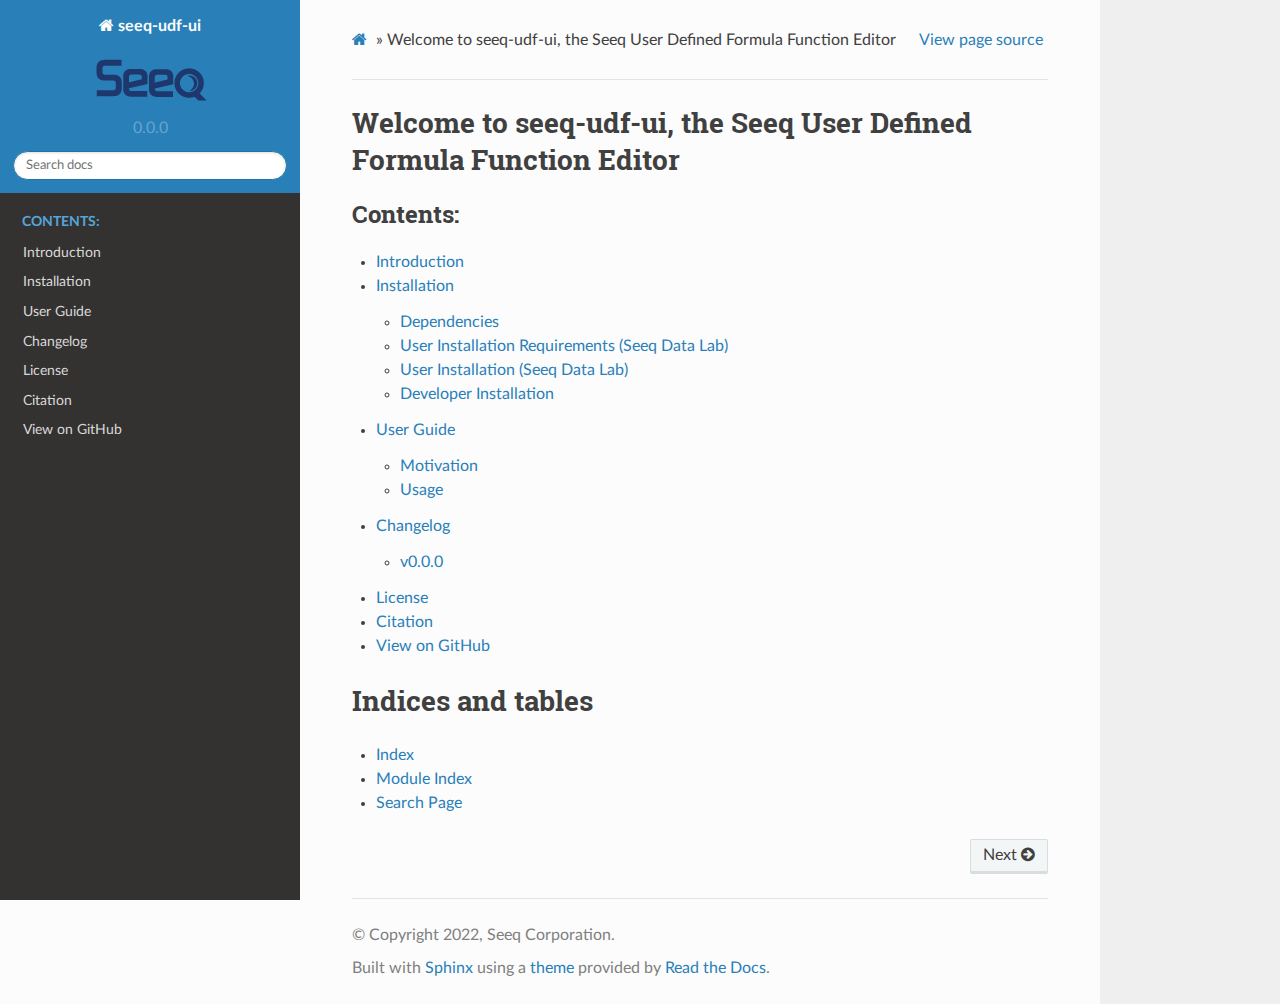
==== docs/index.html @ 37590fe5 "Transferred the code based from bitbucket to github. First github commit" ====
<!DOCTYPE html>
<html class="writer-html5" lang="en" >
<head>
  <meta charset="utf-8" /><meta name="generator" content="Docutils 0.17.1: http://docutils.sourceforge.net/" />

  <meta name="viewport" content="width=device-width, initial-scale=1.0" />
  <title>Welcome to seeq-udf-ui, the Seeq User Defined Formula Function Editor &mdash; seeq-udf-ui 0.0.0 documentation</title>
      <link rel="stylesheet" href="_static/pygments.css" type="text/css" />
      <link rel="stylesheet" href="_static/css/theme.css" type="text/css" />
    <link rel="shortcut icon" href="_static/seeq-favicon.ico"/>
  <!--[if lt IE 9]>
    <script src="_static/js/html5shiv.min.js"></script>
  <![endif]-->
  
        <script data-url_root="./" id="documentation_options" src="_static/documentation_options.js"></script>
        <script src="_static/jquery.js"></script>
        <script src="_static/underscore.js"></script>
        <script src="_static/doctools.js"></script>
    <script src="_static/js/theme.js"></script>
    <link rel="index" title="Index" href="genindex.html" />
    <link rel="search" title="Search" href="search.html" />
    <link rel="next" title="Introduction" href="introduction.html" /> 
</head>

<body class="wy-body-for-nav"> 
  <div class="wy-grid-for-nav">
    <nav data-toggle="wy-nav-shift" class="wy-nav-side">
      <div class="wy-side-scroll">
        <div class="wy-side-nav-search" >
            <a href="#" class="icon icon-home"> seeq-udf-ui
            <img src="_static/Seeq_logo_darkBlue_sm.png" class="logo" alt="Logo"/>
          </a>
              <div class="version">
                0.0.0
              </div>
<div role="search">
  <form id="rtd-search-form" class="wy-form" action="search.html" method="get">
    <input type="text" name="q" placeholder="Search docs" />
    <input type="hidden" name="check_keywords" value="yes" />
    <input type="hidden" name="area" value="default" />
  </form>
</div>
        </div><div class="wy-menu wy-menu-vertical" data-spy="affix" role="navigation" aria-label="Navigation menu">
              <p class="caption" role="heading"><span class="caption-text">Contents:</span></p>
<ul>
<li class="toctree-l1"><a class="reference internal" href="introduction.html">Introduction</a></li>
<li class="toctree-l1"><a class="reference internal" href="installation.html">Installation</a></li>
<li class="toctree-l1"><a class="reference internal" href="user_guide.html">User Guide</a></li>
<li class="toctree-l1"><a class="reference internal" href="changelog.html">Changelog</a></li>
<li class="toctree-l1"><a class="reference internal" href="license.html">License</a></li>
<li class="toctree-l1"><a class="reference internal" href="citation.html">Citation</a></li>
<li class="toctree-l1"><a class="reference internal" href="github.html">View on GitHub</a></li>
</ul>

        </div>
      </div>
    </nav>

    <section data-toggle="wy-nav-shift" class="wy-nav-content-wrap"><nav class="wy-nav-top" aria-label="Mobile navigation menu" >
          <i data-toggle="wy-nav-top" class="fa fa-bars"></i>
          <a href="#">seeq-udf-ui</a>
      </nav>

      <div class="wy-nav-content">
        <div class="rst-content">
          <div role="navigation" aria-label="Page navigation">
  <ul class="wy-breadcrumbs">
      <li><a href="#" class="icon icon-home"></a> &raquo;</li>
      <li>Welcome to seeq-udf-ui, the Seeq User Defined Formula Function Editor</li>
      <li class="wy-breadcrumbs-aside">
            <a href="_sources/index.rst.txt" rel="nofollow"> View page source</a>
      </li>
  </ul>
  <hr/>
</div>
          <div role="main" class="document" itemscope="itemscope" itemtype="http://schema.org/Article">
           <div itemprop="articleBody">
             
  <section id="welcome-to-seeq-udf-ui-the-seeq-user-defined-formula-function-editor">
<h1>Welcome to seeq-udf-ui, the Seeq User Defined Formula Function Editor<a class="headerlink" href="#welcome-to-seeq-udf-ui-the-seeq-user-defined-formula-function-editor" title="Permalink to this headline"></a></h1>
<div class="toctree-wrapper compound">
<p class="caption" role="heading"><span class="caption-text">Contents:</span></p>
<ul>
<li class="toctree-l1"><a class="reference internal" href="introduction.html">Introduction</a></li>
<li class="toctree-l1"><a class="reference internal" href="installation.html">Installation</a><ul>
<li class="toctree-l2"><a class="reference internal" href="installation.html#dependencies">Dependencies</a></li>
<li class="toctree-l2"><a class="reference internal" href="installation.html#user-installation-requirements-seeq-data-lab">User Installation Requirements (Seeq Data Lab)</a></li>
<li class="toctree-l2"><a class="reference internal" href="installation.html#user-installation-seeq-data-lab">User Installation (Seeq Data Lab)</a></li>
<li class="toctree-l2"><a class="reference internal" href="installation.html#developer-installation">Developer Installation</a></li>
</ul>
</li>
<li class="toctree-l1"><a class="reference internal" href="user_guide.html">User Guide</a><ul>
<li class="toctree-l2"><a class="reference internal" href="user_guide.html#motivation">Motivation</a></li>
<li class="toctree-l2"><a class="reference internal" href="user_guide.html#usage">Usage</a></li>
</ul>
</li>
<li class="toctree-l1"><a class="reference internal" href="changelog.html">Changelog</a><ul>
<li class="toctree-l2"><a class="reference internal" href="changelog.html#v0-0-0">v0.0.0</a></li>
</ul>
</li>
<li class="toctree-l1"><a class="reference internal" href="license.html">License</a></li>
<li class="toctree-l1"><a class="reference internal" href="citation.html">Citation</a></li>
<li class="toctree-l1"><a class="reference internal" href="github.html">View on GitHub</a></li>
</ul>
</div>
</section>
<section id="indices-and-tables">
<h1>Indices and tables<a class="headerlink" href="#indices-and-tables" title="Permalink to this headline"></a></h1>
<ul class="simple">
<li><p><a class="reference internal" href="genindex.html"><span class="std std-ref">Index</span></a></p></li>
<li><p><a class="reference internal" href="py-modindex.html"><span class="std std-ref">Module Index</span></a></p></li>
<li><p><a class="reference internal" href="search.html"><span class="std std-ref">Search Page</span></a></p></li>
</ul>
</section>


           </div>
          </div>
          <footer><div class="rst-footer-buttons" role="navigation" aria-label="Footer">
        <a href="introduction.html" class="btn btn-neutral float-right" title="Introduction" accesskey="n" rel="next">Next <span class="fa fa-arrow-circle-right" aria-hidden="true"></span></a>
    </div>

  <hr/>

  <div role="contentinfo">
    <p>&#169; Copyright 2022, Seeq Corporation.</p>
  </div>

  Built with <a href="https://www.sphinx-doc.org/">Sphinx</a> using a
    <a href="https://github.com/readthedocs/sphinx_rtd_theme">theme</a>
    provided by <a href="https://readthedocs.org">Read the Docs</a>.
   

</footer>
        </div>
      </div>
    </section>
  </div>
  <script>
      jQuery(function () {
          SphinxRtdTheme.Navigation.enable(true);
      });
  </script> 

</body>
</html>
---- docs/_static/pygments.css ----
pre { line-height: 125%; }
td.linenos .normal { color: inherit; background-color: transparent; padding-left: 5px; padding-right: 5px; }
span.linenos { color: inherit; background-color: transparent; padding-left: 5px; padding-right: 5px; }
td.linenos .special { color: #000000; background-color: #ffffc0; padding-left: 5px; padding-right: 5px; }
span.linenos.special { color: #000000; background-color: #ffffc0; padding-left: 5px; padding-right: 5px; }
.highlight .hll { background-color: #ffffcc }
.highlight { background: #f8f8f8; }
.highlight .c { color: #3D7B7B; font-style: italic } /* Comment */
.highlight .err { border: 1px solid #FF0000 } /* Error */
.highlight .k { color: #008000; font-weight: bold } /* Keyword */
.highlight .o { color: #666666 } /* Operator */
.highlight .ch { color: #3D7B7B; font-style: italic } /* Comment.Hashbang */
.highlight .cm { color: #3D7B7B; font-style: italic } /* Comment.Multiline */
.highlight .cp { color: #9C6500 } /* Comment.Preproc */
.highlight .cpf { color: #3D7B7B; font-style: italic } /* Comment.PreprocFile */
.highlight .c1 { color: #3D7B7B; font-style: italic } /* Comment.Single */
.highlight .cs { color: #3D7B7B; font-style: italic } /* Comment.Special */
.highlight .gd { color: #A00000 } /* Generic.Deleted */
.highlight .ge { font-style: italic } /* Generic.Emph */
.highlight .gr { color: #E40000 } /* Generic.Error */
.highlight .gh { color: #000080; font-weight: bold } /* Generic.Heading */
.highlight .gi { color: #008400 } /* Generic.Inserted */
.highlight .go { color: #717171 } /* Generic.Output */
.highlight .gp { color: #000080; font-weight: bold } /* Generic.Prompt */
.highlight .gs { font-weight: bold } /* Generic.Strong */
.highlight .gu { color: #800080; font-weight: bold } /* Generic.Subheading */
.highlight .gt { color: #0044DD } /* Generic.Traceback */
.highlight .kc { color: #008000; font-weight: bold } /* Keyword.Constant */
.highlight .kd { color: #008000; font-weight: bold } /* Keyword.Declaration */
.highlight .kn { color: #008000; font-weight: bold } /* Keyword.Namespace */
.highlight .kp { color: #008000 } /* Keyword.Pseudo */
.highlight .kr { color: #008000; font-weight: bold } /* Keyword.Reserved */
.highlight .kt { color: #B00040 } /* Keyword.Type */
.highlight .m { color: #666666 } /* Literal.Number */
.highlight .s { color: #BA2121 } /* Literal.String */
.highlight .na { color: #687822 } /* Name.Attribute */
.highlight .nb { color: #008000 } /* Name.Builtin */
.highlight .nc { color: #0000FF; font-weight: bold } /* Name.Class */
.highlight .no { color: #880000 } /* Name.Constant */
.highlight .nd { color: #AA22FF } /* Name.Decorator */
.highlight .ni { color: #717171; font-weight: bold } /* Name.Entity */
.highlight .ne { color: #CB3F38; font-weight: bold } /* Name.Exception */
.highlight .nf { color: #0000FF } /* Name.Function */
.highlight .nl { color: #767600 } /* Name.Label */
.highlight .nn { color: #0000FF; font-weight: bold } /* Name.Namespace */
.highlight .nt { color: #008000; font-weight: bold } /* Name.Tag */
.highlight .nv { color: #19177C } /* Name.Variable */
.highlight .ow { color: #AA22FF; font-weight: bold } /* Operator.Word */
.highlight .w { color: #bbbbbb } /* Text.Whitespace */
.highlight .mb { color: #666666 } /* Literal.Number.Bin */
.highlight .mf { color: #666666 } /* Literal.Number.Float */
.highlight .mh { color: #666666 } /* Literal.Number.Hex */
.highlight .mi { color: #666666 } /* Literal.Number.Integer */
.highlight .mo { color: #666666 } /* Literal.Number.Oct */
.highlight .sa { color: #BA2121 } /* Literal.String.Affix */
.highlight .sb { color: #BA2121 } /* Literal.String.Backtick */
.highlight .sc { color: #BA2121 } /* Literal.String.Char */
.highlight .dl { color: #BA2121 } /* Literal.String.Delimiter */
.highlight .sd { color: #BA2121; font-style: italic } /* Literal.String.Doc */
.highlight .s2 { color: #BA2121 } /* Literal.String.Double */
.highlight .se { color: #AA5D1F; font-weight: bold } /* Literal.String.Escape */
.highlight .sh { color: #BA2121 } /* Literal.String.Heredoc */
.highlight .si { color: #A45A77; font-weight: bold } /* Literal.String.Interpol */
.highlight .sx { color: #008000 } /* Literal.String.Other */
.highlight .sr { color: #A45A77 } /* Literal.String.Regex */
.highlight .s1 { color: #BA2121 } /* Literal.String.Single */
.highlight .ss { color: #19177C } /* Literal.String.Symbol */
.highlight .bp { color: #008000 } /* Name.Builtin.Pseudo */
.highlight .fm { color: #0000FF } /* Name.Function.Magic */
.highlight .vc { color: #19177C } /* Name.Variable.Class */
.highlight .vg { color: #19177C } /* Name.Variable.Global */
.highlight .vi { color: #19177C } /* Name.Variable.Instance */
.highlight .vm { color: #19177C } /* Name.Variable.Magic */
.highlight .il { color: #666666 } /* Literal.Number.Integer.Long */
---- docs/_static/css/theme.css ----
html{box-sizing:border-box}*,:after,:before{box-sizing:inherit}article,aside,details,figcaption,figure,footer,header,hgroup,nav,section{display:block}audio,canvas,video{display:inline-block;*display:inline;*zoom:1}[hidden],audio:not([controls]){display:none}*{-webkit-box-sizing:border-box;-moz-box-sizing:border-box;box-sizing:border-box}html{font-size:100%;-webkit-text-size-adjust:100%;-ms-text-size-adjust:100%}body{margin:0}a:active,a:hover{outline:0}abbr[title]{border-bottom:1px dotted}b,strong{font-weight:700}blockquote{margin:0}dfn{font-style:italic}ins{background:#ff9;text-decoration:none}ins,mark{color:#000}mark{background:#ff0;font-style:italic;font-weight:700}.rst-content code,.rst-content tt,code,kbd,pre,samp{font-family:monospace,serif;_font-family:courier new,monospace;font-size:1em}pre{white-space:pre}q{quotes:none}q:after,q:before{content:"";content:none}small{font-size:85%}sub,sup{font-size:75%;line-height:0;position:relative;vertical-align:baseline}sup{top:-.5em}sub{bottom:-.25em}dl,ol,ul{margin:0;padding:0;list-style:none;list-style-image:none}li{list-style:none}dd{margin:0}img{border:0;-ms-interpolation-mode:bicubic;vertical-align:middle;max-width:100%}svg:not(:root){overflow:hidden}figure,form{margin:0}label{cursor:pointer}button,input,select,textarea{font-size:100%;margin:0;vertical-align:baseline;*vertical-align:middle}button,input{line-height:normal}button,input[type=button],input[type=reset],input[type=submit]{cursor:pointer;-webkit-appearance:button;*overflow:visible}button[disabled],input[disabled]{cursor:default}input[type=search]{-webkit-appearance:textfield;-moz-box-sizing:content-box;-webkit-box-sizing:content-box;box-sizing:content-box}textarea{resize:vertical}table{border-collapse:collapse;border-spacing:0}td{vertical-align:top}.chromeframe{margin:.2em 0;background:#ccc;color:#000;padding:.2em 0}.ir{display:block;border:0;text-indent:-999em;overflow:hidden;background-color:transparent;background-repeat:no-repeat;text-align:left;direction:ltr;*line-height:0}.ir br{display:none}.hidden{display:none!important;visibility:hidden}.visuallyhidden{border:0;clip:rect(0 0 0 0);height:1px;margin:-1px;overflow:hidden;padding:0;position:absolute;width:1px}.visuallyhidden.focusable:active,.visuallyhidden.focusable:focus{clip:auto;height:auto;margin:0;overflow:visible;position:static;width:auto}.invisible{visibility:hidden}.relative{position:relative}big,small{font-size:100%}@media print{body,html,section{background:none!important}*{box-shadow:none!important;text-shadow:none!important;filter:none!important;-ms-filter:none!important}a,a:visited{text-decoration:underline}.ir a:after,a[href^="#"]:after,a[href^="javascript:"]:after{content:""}blockquote,pre{page-break-inside:avoid}thead{display:table-header-group}img,tr{page-break-inside:avoid}img{max-width:100%!important}@page{margin:.5cm}.rst-content .toctree-wrapper>p.caption,h2,h3,p{orphans:3;widows:3}.rst-content .toctree-wrapper>p.caption,h2,h3{page-break-after:avoid}}.btn,.fa:before,.icon:before,.rst-content .admonition,.rst-content .admonition-title:before,.rst-content .admonition-todo,.rst-content .attention,.rst-content .caution,.rst-content .code-block-caption .headerlink:before,.rst-content .danger,.rst-content .eqno .headerlink:before,.rst-content .error,.rst-content .hint,.rst-content .important,.rst-content .note,.rst-content .seealso,.rst-content .tip,.rst-content .warning,.rst-content code.download span:first-child:before,.rst-content dl dt .headerlink:before,.rst-content h1 .headerlink:before,.rst-content h2 .headerlink:before,.rst-content h3 .headerlink:before,.rst-content h4 .headerlink:before,.rst-content h5 .headerlink:before,.rst-content h6 .headerlink:before,.rst-content p.caption .headerlink:before,.rst-content p .headerlink:before,.rst-content table>caption .headerlink:before,.rst-content tt.download span:first-child:before,.wy-alert,.wy-dropdown .caret:before,.wy-inline-validate.wy-inline-validate-danger .wy-input-context:before,.wy-inline-validate.wy-inline-validate-info .wy-input-context:before,.wy-inline-validate.wy-inline-validate-success .wy-input-context:before,.wy-inline-validate.wy-inline-validate-warning .wy-input-context:before,.wy-menu-vertical li.current>a,.wy-menu-vertical li.current>a button.toctree-expand:before,.wy-menu-vertical li.on a,.wy-menu-vertical li.on a button.toctree-expand:before,.wy-menu-vertical li button.toctree-expand:before,.wy-nav-top a,.wy-side-nav-search .wy-dropdown>a,.wy-side-nav-search>a,input[type=color],input[type=date],input[type=datetime-local],input[type=datetime],input[type=email],input[type=month],input[type=number],input[type=password],input[type=search],input[type=tel],input[type=text],input[type=time],input[type=url],input[type=week],select,textarea{-webkit-font-smoothing:antialiased}.clearfix{*zoom:1}.clearfix:after,.clearfix:before{display:table;content:""}.clearfix:after{clear:both}/*!
 *  Font Awesome 4.7.0 by @davegandy - http://fontawesome.io - @fontawesome
 *  License - http://fontawesome.io/license (Font: SIL OFL 1.1, CSS: MIT License)
 */@font-face{font-family:FontAwesome;src:url(fonts/fontawesome-webfont.eot?674f50d287a8c48dc19ba404d20fe713);src:url(fonts/fontawesome-webfont.eot?674f50d287a8c48dc19ba404d20fe713?#iefix&v=4.7.0) format("embedded-opentype"),url(fonts/fontawesome-webfont.woff2?af7ae505a9eed503f8b8e6982036873e) format("woff2"),url(fonts/fontawesome-webfont.woff?fee66e712a8a08eef5805a46892932ad) format("woff"),url(fonts/fontawesome-webfont.ttf?b06871f281fee6b241d60582ae9369b9) format("truetype"),url(fonts/fontawesome-webfont.svg?912ec66d7572ff821749319396470bde#fontawesomeregular) format("svg");font-weight:400;font-style:normal}.fa,.icon,.rst-content .admonition-title,.rst-content .code-block-caption .headerlink,.rst-content .eqno .headerlink,.rst-content code.download span:first-child,.rst-content dl dt .headerlink,.rst-content h1 .headerlink,.rst-content h2 .headerlink,.rst-content h3 .headerlink,.rst-content h4 .headerlink,.rst-content h5 .headerlink,.rst-content h6 .headerlink,.rst-content p.caption .headerlink,.rst-content p .headerlink,.rst-content table>caption .headerlink,.rst-content tt.download span:first-child,.wy-menu-vertical li.current>a button.toctree-expand,.wy-menu-vertical li.on a button.toctree-expand,.wy-menu-vertical li button.toctree-expand{display:inline-block;font:normal normal normal 14px/1 FontAwesome;font-size:inherit;text-rendering:auto;-webkit-font-smoothing:antialiased;-moz-osx-font-smoothing:grayscale}.fa-lg{font-size:1.33333em;line-height:.75em;vertical-align:-15%}.fa-2x{font-size:2em}.fa-3x{font-size:3em}.fa-4x{font-size:4em}.fa-5x{font-size:5em}.fa-fw{width:1.28571em;text-align:center}.fa-ul{padding-left:0;margin-left:2.14286em;list-style-type:none}.fa-ul>li{position:relative}.fa-li{position:absolute;left:-2.14286em;width:2.14286em;top:.14286em;text-align:center}.fa-li.fa-lg{left:-1.85714em}.fa-border{padding:.2em .25em .15em;border:.08em solid #eee;border-radius:.1em}.fa-pull-left{float:left}.fa-pull-right{float:right}.fa-pull-left.icon,.fa.fa-pull-left,.rst-content .code-block-caption .fa-pull-left.headerlink,.rst-content .eqno .fa-pull-left.headerlink,.rst-content .fa-pull-left.admonition-title,.rst-content code.download span.fa-pull-left:first-child,.rst-content dl dt .fa-pull-left.headerlink,.rst-content h1 .fa-pull-left.headerlink,.rst-content h2 .fa-pull-left.headerlink,.rst-content h3 .fa-pull-left.headerlink,.rst-content h4 .fa-pull-left.headerlink,.rst-content h5 .fa-pull-left.headerlink,.rst-content h6 .fa-pull-left.headerlink,.rst-content p .fa-pull-left.headerlink,.rst-content table>caption .fa-pull-left.headerlink,.rst-content tt.download span.fa-pull-left:first-child,.wy-menu-vertical li.current>a button.fa-pull-left.toctree-expand,.wy-menu-vertical li.on a button.fa-pull-left.toctree-expand,.wy-menu-vertical li button.fa-pull-left.toctree-expand{margin-right:.3em}.fa-pull-right.icon,.fa.fa-pull-right,.rst-content .code-block-caption .fa-pull-right.headerlink,.rst-content .eqno .fa-pull-right.headerlink,.rst-content .fa-pull-right.admonition-title,.rst-content code.download span.fa-pull-right:first-child,.rst-content dl dt .fa-pull-right.headerlink,.rst-content h1 .fa-pull-right.headerlink,.rst-content h2 .fa-pull-right.headerlink,.rst-content h3 .fa-pull-right.headerlink,.rst-content h4 .fa-pull-right.headerlink,.rst-content h5 .fa-pull-right.headerlink,.rst-content h6 .fa-pull-right.headerlink,.rst-content p .fa-pull-right.headerlink,.rst-content table>caption .fa-pull-right.headerlink,.rst-content tt.download span.fa-pull-right:first-child,.wy-menu-vertical li.current>a button.fa-pull-right.toctree-expand,.wy-menu-vertical li.on a button.fa-pull-right.toctree-expand,.wy-menu-vertical li button.fa-pull-right.toctree-expand{margin-left:.3em}.pull-right{float:right}.pull-left{float:left}.fa.pull-left,.pull-left.icon,.rst-content .code-block-caption .pull-left.headerlink,.rst-content .eqno .pull-left.headerlink,.rst-content .pull-left.admonition-title,.rst-content code.download span.pull-left:first-child,.rst-content dl dt .pull-left.headerlink,.rst-content h1 .pull-left.headerlink,.rst-content h2 .pull-left.headerlink,.rst-content h3 .pull-left.headerlink,.rst-content h4 .pull-left.headerlink,.rst-content h5 .pull-left.headerlink,.rst-content h6 .pull-left.headerlink,.rst-content p .pull-left.headerlink,.rst-content table>caption .pull-left.headerlink,.rst-content tt.download span.pull-left:first-child,.wy-menu-vertical li.current>a button.pull-left.toctree-expand,.wy-menu-vertical li.on a button.pull-left.toctree-expand,.wy-menu-vertical li button.pull-left.toctree-expand{margin-right:.3em}.fa.pull-right,.pull-right.icon,.rst-content .code-block-caption .pull-right.headerlink,.rst-content .eqno .pull-right.headerlink,.rst-content .pull-right.admonition-title,.rst-content code.download span.pull-right:first-child,.rst-content dl dt .pull-right.headerlink,.rst-content h1 .pull-right.headerlink,.rst-content h2 .pull-right.headerlink,.rst-content h3 .pull-right.headerlink,.rst-content h4 .pull-right.headerlink,.rst-content h5 .pull-right.headerlink,.rst-content h6 .pull-right.headerlink,.rst-content p .pull-right.headerlink,.rst-content table>caption .pull-right.headerlink,.rst-content tt.download span.pull-right:first-child,.wy-menu-vertical li.current>a button.pull-right.toctree-expand,.wy-menu-vertical li.on a button.pull-right.toctree-expand,.wy-menu-vertical li button.pull-right.toctree-expand{margin-left:.3em}.fa-spin{-webkit-animation:fa-spin 2s linear infinite;animation:fa-spin 2s linear infinite}.fa-pulse{-webkit-animation:fa-spin 1s steps(8) infinite;animation:fa-spin 1s steps(8) infinite}@-webkit-keyframes fa-spin{0%{-webkit-transform:rotate(0deg);transform:rotate(0deg)}to{-webkit-transform:rotate(359deg);transform:rotate(359deg)}}@keyframes fa-spin{0%{-webkit-transform:rotate(0deg);transform:rotate(0deg)}to{-webkit-transform:rotate(359deg);transform:rotate(359deg)}}.fa-rotate-90{-ms-filter:"progid:DXImageTransform.Microsoft.BasicImage(rotation=1)";-webkit-transform:rotate(90deg);-ms-transform:rotate(90deg);transform:rotate(90deg)}.fa-rotate-180{-ms-filter:"progid:DXImageTransform.Microsoft.BasicImage(rotation=2)";-webkit-transform:rotate(180deg);-ms-transform:rotate(180deg);transform:rotate(180deg)}.fa-rotate-270{-ms-filter:"progid:DXImageTransform.Microsoft.BasicImage(rotation=3)";-webkit-transform:rotate(270deg);-ms-transform:rotate(270deg);transform:rotate(270deg)}.fa-flip-horizontal{-ms-filter:"progid:DXImageTransform.Microsoft.BasicImage(rotation=0, mirror=1)";-webkit-transform:scaleX(-1);-ms-transform:scaleX(-1);transform:scaleX(-1)}.fa-flip-vertical{-ms-filter:"progid:DXImageTransform.Microsoft.BasicImage(rotation=2, mirror=1)";-webkit-transform:scaleY(-1);-ms-transform:scaleY(-1);transform:scaleY(-1)}:root .fa-flip-horizontal,:root .fa-flip-vertical,:root .fa-rotate-90,:root .fa-rotate-180,:root .fa-rotate-270{filter:none}.fa-stack{position:relative;display:inline-block;width:2em;height:2em;line-height:2em;vertical-align:middle}.fa-stack-1x,.fa-stack-2x{position:absolute;left:0;width:100%;text-align:center}.fa-stack-1x{line-height:inherit}.fa-stack-2x{font-size:2em}.fa-inverse{color:#fff}.fa-glass:before{content:""}.fa-music:before{content:""}.fa-search:before,.icon-search:before{content:""}.fa-envelope-o:before{content:""}.fa-heart:before{content:""}.fa-star:before{content:""}.fa-star-o:before{content:""}.fa-user:before{content:""}.fa-film:before{content:""}.fa-th-large:before{content:""}.fa-th:before{content:""}.fa-th-list:before{content:""}.fa-check:before{content:""}.fa-close:before,.fa-remove:before,.fa-times:before{content:""}.fa-search-plus:before{content:""}.fa-search-minus:before{content:""}.fa-power-off:before{content:""}.fa-signal:before{content:""}.fa-cog:before,.fa-gear:before{content:""}.fa-trash-o:before{content:""}.fa-home:before,.icon-home:before{content:""}.fa-file-o:before{content:""}.fa-clock-o:before{content:""}.fa-road:before{content:""}.fa-download:before,.rst-content code.download span:first-child:before,.rst-content tt.download span:first-child:before{content:""}.fa-arrow-circle-o-down:before{content:""}.fa-arrow-circle-o-up:before{content:""}.fa-inbox:before{content:""}.fa-play-circle-o:before{content:""}.fa-repeat:before,.fa-rotate-right:before{content:""}.fa-refresh:before{content:""}.fa-list-alt:before{content:""}.fa-lock:before{content:""}.fa-flag:before{content:""}.fa-headphones:before{content:""}.fa-volume-off:before{content:""}.fa-volume-down:before{content:""}.fa-volume-up:before{content:""}.fa-qrcode:before{content:""}.fa-barcode:before{content:""}.fa-tag:before{content:""}.fa-tags:before{content:""}.fa-book:before,.icon-book:before{content:""}.fa-bookmark:before{content:""}.fa-print:before{content:""}.fa-camera:before{content:""}.fa-font:before{content:""}.fa-bold:before{content:""}.fa-italic:before{content:""}.fa-text-height:before{content:""}.fa-text-width:before{content:""}.fa-align-left:before{content:""}.fa-align-center:before{content:""}.fa-align-right:before{content:""}.fa-align-justify:before{content:""}.fa-list:before{content:""}.fa-dedent:before,.fa-outdent:before{content:""}.fa-indent:before{content:""}.fa-video-camera:before{content:""}.fa-image:before,.fa-photo:before,.fa-picture-o:before{content:""}.fa-pencil:before{content:""}.fa-map-marker:before{content:""}.fa-adjust:before{content:""}.fa-tint:before{content:""}.fa-edit:before,.fa-pencil-square-o:before{content:""}.fa-share-square-o:before{content:""}.fa-check-square-o:before{content:""}.fa-arrows:before{content:""}.fa-step-backward:before{content:""}.fa-fast-backward:before{content:""}.fa-backward:before{content:""}.fa-play:before{content:""}.fa-pause:before{content:""}.fa-stop:before{content:""}.fa-forward:before{content:""}.fa-fast-forward:before{content:""}.fa-step-forward:before{content:""}.fa-eject:before{content:""}.fa-chevron-left:before{content:""}.fa-chevron-right:before{content:""}.fa-plus-circle:before{content:""}.fa-minus-circle:before{content:""}.fa-times-circle:before,.wy-inline-validate.wy-inline-validate-danger .wy-input-context:before{content:""}.fa-check-circle:before,.wy-inline-validate.wy-inline-validate-success .wy-input-context:before{content:""}.fa-question-circle:before{content:""}.fa-info-circle:before{content:""}.fa-crosshairs:before{content:""}.fa-times-circle-o:before{content:""}.fa-check-circle-o:before{content:""}.fa-ban:before{content:""}.fa-arrow-left:before{content:""}.fa-arrow-right:before{content:""}.fa-arrow-up:before{content:""}.fa-arrow-down:before{content:""}.fa-mail-forward:before,.fa-share:before{content:""}.fa-expand:before{content:""}.fa-compress:before{content:""}.fa-plus:before{content:""}.fa-minus:before{content:""}.fa-asterisk:before{content:""}.fa-exclamation-circle:before,.rst-content .admonition-title:before,.wy-inline-validate.wy-inline-validate-info .wy-input-context:before,.wy-inline-validate.wy-inline-validate-warning .wy-input-context:before{content:""}.fa-gift:before{content:""}.fa-leaf:before{content:""}.fa-fire:before,.icon-fire:before{content:""}.fa-eye:before{content:""}.fa-eye-slash:before{content:""}.fa-exclamation-triangle:before,.fa-warning:before{content:""}.fa-plane:before{content:""}.fa-calendar:before{content:""}.fa-random:before{content:""}.fa-comment:before{content:""}.fa-magnet:before{content:""}.fa-chevron-up:before{content:""}.fa-chevron-down:before{content:""}.fa-retweet:before{content:""}.fa-shopping-cart:before{content:""}.fa-folder:before{content:""}.fa-folder-open:before{content:""}.fa-arrows-v:before{content:""}.fa-arrows-h:before{content:""}.fa-bar-chart-o:before,.fa-bar-chart:before{content:""}.fa-twitter-square:before{content:""}.fa-facebook-square:before{content:""}.fa-camera-retro:before{content:""}.fa-key:before{content:""}.fa-cogs:before,.fa-gears:before{content:""}.fa-comments:before{content:""}.fa-thumbs-o-up:before{content:""}.fa-thumbs-o-down:before{content:""}.fa-star-half:before{content:""}.fa-heart-o:before{content:""}.fa-sign-out:before{content:""}.fa-linkedin-square:before{content:""}.fa-thumb-tack:before{content:""}.fa-external-link:before{content:""}.fa-sign-in:before{content:""}.fa-trophy:before{content:""}.fa-github-square:before{content:""}.fa-upload:before{content:""}.fa-lemon-o:before{content:""}.fa-phone:before{content:""}.fa-square-o:before{content:""}.fa-bookmark-o:before{content:""}.fa-phone-square:before{content:""}.fa-twitter:before{content:""}.fa-facebook-f:before,.fa-facebook:before{content:""}.fa-github:before,.icon-github:before{content:""}.fa-unlock:before{content:""}.fa-credit-card:before{content:""}.fa-feed:before,.fa-rss:before{content:""}.fa-hdd-o:before{content:""}.fa-bullhorn:before{content:""}.fa-bell:before{content:""}.fa-certificate:before{content:""}.fa-hand-o-right:before{content:""}.fa-hand-o-left:before{content:""}.fa-hand-o-up:before{content:""}.fa-hand-o-down:before{content:""}.fa-arrow-circle-left:before,.icon-circle-arrow-left:before{content:""}.fa-arrow-circle-right:before,.icon-circle-arrow-right:before{content:""}.fa-arrow-circle-up:before{content:""}.fa-arrow-circle-down:before{content:""}.fa-globe:before{content:""}.fa-wrench:before{content:""}.fa-tasks:before{content:""}.fa-filter:before{content:""}.fa-briefcase:before{content:""}.fa-arrows-alt:before{content:""}.fa-group:before,.fa-users:before{content:""}.fa-chain:before,.fa-link:before,.icon-link:before{content:""}.fa-cloud:before{content:""}.fa-flask:before{content:""}.fa-cut:before,.fa-scissors:before{content:""}.fa-copy:before,.fa-files-o:before{content:""}.fa-paperclip:before{content:""}.fa-floppy-o:before,.fa-save:before{content:""}.fa-square:before{content:""}.fa-bars:before,.fa-navicon:before,.fa-reorder:before{content:""}.fa-list-ul:before{content:""}.fa-list-ol:before{content:""}.fa-strikethrough:before{content:""}.fa-underline:before{content:""}.fa-table:before{content:""}.fa-magic:before{content:""}.fa-truck:before{content:""}.fa-pinterest:before{content:""}.fa-pinterest-square:before{content:""}.fa-google-plus-square:before{content:""}.fa-google-plus:before{content:""}.fa-money:before{content:""}.fa-caret-down:before,.icon-caret-down:before,.wy-dropdown .caret:before{content:""}.fa-caret-up:before{content:""}.fa-caret-left:before{content:""}.fa-caret-right:before{content:""}.fa-columns:before{content:""}.fa-sort:before,.fa-unsorted:before{content:""}.fa-sort-desc:before,.fa-sort-down:before{content:""}.fa-sort-asc:before,.fa-sort-up:before{content:""}.fa-envelope:before{content:""}.fa-linkedin:before{content:""}.fa-rotate-left:before,.fa-undo:before{content:""}.fa-gavel:before,.fa-legal:before{content:""}.fa-dashboard:before,.fa-tachometer:before{content:""}.fa-comment-o:before{content:""}.fa-comments-o:before{content:""}.fa-bolt:before,.fa-flash:before{content:""}.fa-sitemap:before{content:""}.fa-umbrella:before{content:""}.fa-clipboard:before,.fa-paste:before{content:""}.fa-lightbulb-o:before{content:""}.fa-exchange:before{content:""}.fa-cloud-download:before{content:""}.fa-cloud-upload:before{content:""}.fa-user-md:before{content:""}.fa-stethoscope:before{content:""}.fa-suitcase:before{content:""}.fa-bell-o:before{content:""}.fa-coffee:before{content:""}.fa-cutlery:before{content:""}.fa-file-text-o:before{content:""}.fa-building-o:before{content:""}.fa-hospital-o:before{content:""}.fa-ambulance:before{content:""}.fa-medkit:before{content:""}.fa-fighter-jet:before{content:""}.fa-beer:before{content:""}.fa-h-square:before{content:""}.fa-plus-square:before{content:""}.fa-angle-double-left:before{content:""}.fa-angle-double-right:before{content:""}.fa-angle-double-up:before{content:""}.fa-angle-double-down:before{content:""}.fa-angle-left:before{content:""}.fa-angle-right:before{content:""}.fa-angle-up:before{content:""}.fa-angle-down:before{content:""}.fa-desktop:before{content:""}.fa-laptop:before{content:""}.fa-tablet:before{content:""}.fa-mobile-phone:before,.fa-mobile:before{content:""}.fa-circle-o:before{content:""}.fa-quote-left:before{content:""}.fa-quote-right:before{content:""}.fa-spinner:before{content:""}.fa-circle:before{content:""}.fa-mail-reply:before,.fa-reply:before{content:""}.fa-github-alt:before{content:""}.fa-folder-o:before{content:""}.fa-folder-open-o:before{content:""}.fa-smile-o:before{content:""}.fa-frown-o:before{content:""}.fa-meh-o:before{content:""}.fa-gamepad:before{content:""}.fa-keyboard-o:before{content:""}.fa-flag-o:before{content:""}.fa-flag-checkered:before{content:""}.fa-terminal:before{content:""}.fa-code:before{content:""}.fa-mail-reply-all:before,.fa-reply-all:before{content:""}.fa-star-half-empty:before,.fa-star-half-full:before,.fa-star-half-o:before{content:""}.fa-location-arrow:before{content:""}.fa-crop:before{content:""}.fa-code-fork:before{content:""}.fa-chain-broken:before,.fa-unlink:before{content:""}.fa-question:before{content:""}.fa-info:before{content:""}.fa-exclamation:before{content:""}.fa-superscript:before{content:""}.fa-subscript:before{content:""}.fa-eraser:before{content:""}.fa-puzzle-piece:before{content:""}.fa-microphone:before{content:""}.fa-microphone-slash:before{content:""}.fa-shield:before{content:""}.fa-calendar-o:before{content:""}.fa-fire-extinguisher:before{content:""}.fa-rocket:before{content:""}.fa-maxcdn:before{content:""}.fa-chevron-circle-left:before{content:""}.fa-chevron-circle-right:before{content:""}.fa-chevron-circle-up:before{content:""}.fa-chevron-circle-down:before{content:""}.fa-html5:before{content:""}.fa-css3:before{content:""}.fa-anchor:before{content:""}.fa-unlock-alt:before{content:""}.fa-bullseye:before{content:""}.fa-ellipsis-h:before{content:""}.fa-ellipsis-v:before{content:""}.fa-rss-square:before{content:""}.fa-play-circle:before{content:""}.fa-ticket:before{content:""}.fa-minus-square:before{content:""}.fa-minus-square-o:before,.wy-menu-vertical li.current>a button.toctree-expand:before,.wy-menu-vertical li.on a button.toctree-expand:before{content:""}.fa-level-up:before{content:""}.fa-level-down:before{content:""}.fa-check-square:before{content:""}.fa-pencil-square:before{content:""}.fa-external-link-square:before{content:""}.fa-share-square:before{content:""}.fa-compass:before{content:""}.fa-caret-square-o-down:before,.fa-toggle-down:before{content:""}.fa-caret-square-o-up:before,.fa-toggle-up:before{content:""}.fa-caret-square-o-right:before,.fa-toggle-right:before{content:""}.fa-eur:before,.fa-euro:before{content:""}.fa-gbp:before{content:""}.fa-dollar:before,.fa-usd:before{content:""}.fa-inr:before,.fa-rupee:before{content:""}.fa-cny:before,.fa-jpy:before,.fa-rmb:before,.fa-yen:before{content:""}.fa-rouble:before,.fa-rub:before,.fa-ruble:before{content:""}.fa-krw:before,.fa-won:before{content:""}.fa-bitcoin:before,.fa-btc:before{content:""}.fa-file:before{content:""}.fa-file-text:before{content:""}.fa-sort-alpha-asc:before{content:""}.fa-sort-alpha-desc:before{content:""}.fa-sort-amount-asc:before{content:""}.fa-sort-amount-desc:before{content:""}.fa-sort-numeric-asc:before{content:""}.fa-sort-numeric-desc:before{content:""}.fa-thumbs-up:before{content:""}.fa-thumbs-down:before{content:""}.fa-youtube-square:before{content:""}.fa-youtube:before{content:""}.fa-xing:before{content:""}.fa-xing-square:before{content:""}.fa-youtube-play:before{content:""}.fa-dropbox:before{content:""}.fa-stack-overflow:before{content:""}.fa-instagram:before{content:""}.fa-flickr:before{content:""}.fa-adn:before{content:""}.fa-bitbucket:before,.icon-bitbucket:before{content:""}.fa-bitbucket-square:before{content:""}.fa-tumblr:before{content:""}.fa-tumblr-square:before{content:""}.fa-long-arrow-down:before{content:""}.fa-long-arrow-up:before{content:""}.fa-long-arrow-left:before{content:""}.fa-long-arrow-right:before{content:""}.fa-apple:before{content:""}.fa-windows:before{content:""}.fa-android:before{content:""}.fa-linux:before{content:""}.fa-dribbble:before{content:""}.fa-skype:before{content:""}.fa-foursquare:before{content:""}.fa-trello:before{content:""}.fa-female:before{content:""}.fa-male:before{content:""}.fa-gittip:before,.fa-gratipay:before{content:""}.fa-sun-o:before{content:""}.fa-moon-o:before{content:""}.fa-archive:before{content:""}.fa-bug:before{content:""}.fa-vk:before{content:""}.fa-weibo:before{content:""}.fa-renren:before{content:""}.fa-pagelines:before{content:""}.fa-stack-exchange:before{content:""}.fa-arrow-circle-o-right:before{content:""}.fa-arrow-circle-o-left:before{content:""}.fa-caret-square-o-left:before,.fa-toggle-left:before{content:""}.fa-dot-circle-o:before{content:""}.fa-wheelchair:before{content:""}.fa-vimeo-square:before{content:""}.fa-try:before,.fa-turkish-lira:before{content:""}.fa-plus-square-o:before,.wy-menu-vertical li button.toctree-expand:before{content:""}.fa-space-shuttle:before{content:""}.fa-slack:before{content:""}.fa-envelope-square:before{content:""}.fa-wordpress:before{content:""}.fa-openid:before{content:""}.fa-bank:before,.fa-institution:before,.fa-university:before{content:""}.fa-graduation-cap:before,.fa-mortar-board:before{content:""}.fa-yahoo:before{content:""}.fa-google:before{content:""}.fa-reddit:before{content:""}.fa-reddit-square:before{content:""}.fa-stumbleupon-circle:before{content:""}.fa-stumbleupon:before{content:""}.fa-delicious:before{content:""}.fa-digg:before{content:""}.fa-pied-piper-pp:before{content:""}.fa-pied-piper-alt:before{content:""}.fa-drupal:before{content:""}.fa-joomla:before{content:""}.fa-language:before{content:""}.fa-fax:before{content:""}.fa-building:before{content:""}.fa-child:before{content:""}.fa-paw:before{content:""}.fa-spoon:before{content:""}.fa-cube:before{content:""}.fa-cubes:before{content:""}.fa-behance:before{content:""}.fa-behance-square:before{content:""}.fa-steam:before{content:""}.fa-steam-square:before{content:""}.fa-recycle:before{content:""}.fa-automobile:before,.fa-car:before{content:""}.fa-cab:before,.fa-taxi:before{content:""}.fa-tree:before{content:""}.fa-spotify:before{content:""}.fa-deviantart:before{content:""}.fa-soundcloud:before{content:""}.fa-database:before{content:""}.fa-file-pdf-o:before{content:""}.fa-file-word-o:before{content:""}.fa-file-excel-o:before{content:""}.fa-file-powerpoint-o:before{content:""}.fa-file-image-o:before,.fa-file-photo-o:before,.fa-file-picture-o:before{content:""}.fa-file-archive-o:before,.fa-file-zip-o:before{content:""}.fa-file-audio-o:before,.fa-file-sound-o:before{content:""}.fa-file-movie-o:before,.fa-file-video-o:before{content:""}.fa-file-code-o:before{content:""}.fa-vine:before{content:""}.fa-codepen:before{content:""}.fa-jsfiddle:before{content:""}.fa-life-bouy:before,.fa-life-buoy:before,.fa-life-ring:before,.fa-life-saver:before,.fa-support:before{content:""}.fa-circle-o-notch:before{content:""}.fa-ra:before,.fa-rebel:before,.fa-resistance:before{content:""}.fa-empire:before,.fa-ge:before{content:""}.fa-git-square:before{content:""}.fa-git:before{content:""}.fa-hacker-news:before,.fa-y-combinator-square:before,.fa-yc-square:before{content:""}.fa-tencent-weibo:before{content:""}.fa-qq:before{content:""}.fa-wechat:before,.fa-weixin:before{content:""}.fa-paper-plane:before,.fa-send:before{content:""}.fa-paper-plane-o:before,.fa-send-o:before{content:""}.fa-history:before{content:""}.fa-circle-thin:before{content:""}.fa-header:before{content:""}.fa-paragraph:before{content:""}.fa-sliders:before{content:""}.fa-share-alt:before{content:""}.fa-share-alt-square:before{content:""}.fa-bomb:before{content:""}.fa-futbol-o:before,.fa-soccer-ball-o:before{content:""}.fa-tty:before{content:""}.fa-binoculars:before{content:""}.fa-plug:before{content:""}.fa-slideshare:before{content:""}.fa-twitch:before{content:""}.fa-yelp:before{content:""}.fa-newspaper-o:before{content:""}.fa-wifi:before{content:""}.fa-calculator:before{content:""}.fa-paypal:before{content:""}.fa-google-wallet:before{content:""}.fa-cc-visa:before{content:""}.fa-cc-mastercard:before{content:""}.fa-cc-discover:before{content:""}.fa-cc-amex:before{content:""}.fa-cc-paypal:before{content:""}.fa-cc-stripe:before{content:""}.fa-bell-slash:before{content:""}.fa-bell-slash-o:before{content:""}.fa-trash:before{content:""}.fa-copyright:before{content:""}.fa-at:before{content:""}.fa-eyedropper:before{content:""}.fa-paint-brush:before{content:""}.fa-birthday-cake:before{content:""}.fa-area-chart:before{content:""}.fa-pie-chart:before{content:""}.fa-line-chart:before{content:""}.fa-lastfm:before{content:""}.fa-lastfm-square:before{content:""}.fa-toggle-off:before{content:""}.fa-toggle-on:before{content:""}.fa-bicycle:before{content:""}.fa-bus:before{content:""}.fa-ioxhost:before{content:""}.fa-angellist:before{content:""}.fa-cc:before{content:""}.fa-ils:before,.fa-shekel:before,.fa-sheqel:before{content:""}.fa-meanpath:before{content:""}.fa-buysellads:before{content:""}.fa-connectdevelop:before{content:""}.fa-dashcube:before{content:""}.fa-forumbee:before{content:""}.fa-leanpub:before{content:""}.fa-sellsy:before{content:""}.fa-shirtsinbulk:before{content:""}.fa-simplybuilt:before{content:""}.fa-skyatlas:before{content:""}.fa-cart-plus:before{content:""}.fa-cart-arrow-down:before{content:""}.fa-diamond:before{content:""}.fa-ship:before{content:""}.fa-user-secret:before{content:""}.fa-motorcycle:before{content:""}.fa-street-view:before{content:""}.fa-heartbeat:before{content:""}.fa-venus:before{content:""}.fa-mars:before{content:""}.fa-mercury:before{content:""}.fa-intersex:before,.fa-transgender:before{content:""}.fa-transgender-alt:before{content:""}.fa-venus-double:before{content:""}.fa-mars-double:before{content:""}.fa-venus-mars:before{content:""}.fa-mars-stroke:before{content:""}.fa-mars-stroke-v:before{content:""}.fa-mars-stroke-h:before{content:""}.fa-neuter:before{content:""}.fa-genderless:before{content:""}.fa-facebook-official:before{content:""}.fa-pinterest-p:before{content:""}.fa-whatsapp:before{content:""}.fa-server:before{content:""}.fa-user-plus:before{content:""}.fa-user-times:before{content:""}.fa-bed:before,.fa-hotel:before{content:""}.fa-viacoin:before{content:""}.fa-train:before{content:""}.fa-subway:before{content:""}.fa-medium:before{content:""}.fa-y-combinator:before,.fa-yc:before{content:""}.fa-optin-monster:before{content:""}.fa-opencart:before{content:""}.fa-expeditedssl:before{content:""}.fa-battery-4:before,.fa-battery-full:before,.fa-battery:before{content:""}.fa-battery-3:before,.fa-battery-three-quarters:before{content:""}.fa-battery-2:before,.fa-battery-half:before{content:""}.fa-battery-1:before,.fa-battery-quarter:before{content:""}.fa-battery-0:before,.fa-battery-empty:before{content:""}.fa-mouse-pointer:before{content:""}.fa-i-cursor:before{content:""}.fa-object-group:before{content:""}.fa-object-ungroup:before{content:""}.fa-sticky-note:before{content:""}.fa-sticky-note-o:before{content:""}.fa-cc-jcb:before{content:""}.fa-cc-diners-club:before{content:""}.fa-clone:before{content:""}.fa-balance-scale:before{content:""}.fa-hourglass-o:before{content:""}.fa-hourglass-1:before,.fa-hourglass-start:before{content:""}.fa-hourglass-2:before,.fa-hourglass-half:before{content:""}.fa-hourglass-3:before,.fa-hourglass-end:before{content:""}.fa-hourglass:before{content:""}.fa-hand-grab-o:before,.fa-hand-rock-o:before{content:""}.fa-hand-paper-o:before,.fa-hand-stop-o:before{content:""}.fa-hand-scissors-o:before{content:""}.fa-hand-lizard-o:before{content:""}.fa-hand-spock-o:before{content:""}.fa-hand-pointer-o:before{content:""}.fa-hand-peace-o:before{content:""}.fa-trademark:before{content:""}.fa-registered:before{content:""}.fa-creative-commons:before{content:""}.fa-gg:before{content:""}.fa-gg-circle:before{content:""}.fa-tripadvisor:before{content:""}.fa-odnoklassniki:before{content:""}.fa-odnoklassniki-square:before{content:""}.fa-get-pocket:before{content:""}.fa-wikipedia-w:before{content:""}.fa-safari:before{content:""}.fa-chrome:before{content:""}.fa-firefox:before{content:""}.fa-opera:before{content:""}.fa-internet-explorer:before{content:""}.fa-television:before,.fa-tv:before{content:""}.fa-contao:before{content:""}.fa-500px:before{content:""}.fa-amazon:before{content:""}.fa-calendar-plus-o:before{content:""}.fa-calendar-minus-o:before{content:""}.fa-calendar-times-o:before{content:""}.fa-calendar-check-o:before{content:""}.fa-industry:before{content:""}.fa-map-pin:before{content:""}.fa-map-signs:before{content:""}.fa-map-o:before{content:""}.fa-map:before{content:""}.fa-commenting:before{content:""}.fa-commenting-o:before{content:""}.fa-houzz:before{content:""}.fa-vimeo:before{content:""}.fa-black-tie:before{content:""}.fa-fonticons:before{content:""}.fa-reddit-alien:before{content:""}.fa-edge:before{content:""}.fa-credit-card-alt:before{content:""}.fa-codiepie:before{content:""}.fa-modx:before{content:""}.fa-fort-awesome:before{content:""}.fa-usb:before{content:""}.fa-product-hunt:before{content:""}.fa-mixcloud:before{content:""}.fa-scribd:before{content:""}.fa-pause-circle:before{content:""}.fa-pause-circle-o:before{content:""}.fa-stop-circle:before{content:""}.fa-stop-circle-o:before{content:""}.fa-shopping-bag:before{content:""}.fa-shopping-basket:before{content:""}.fa-hashtag:before{content:""}.fa-bluetooth:before{content:""}.fa-bluetooth-b:before{content:""}.fa-percent:before{content:""}.fa-gitlab:before,.icon-gitlab:before{content:""}.fa-wpbeginner:before{content:""}.fa-wpforms:before{content:""}.fa-envira:before{content:""}.fa-universal-access:before{content:""}.fa-wheelchair-alt:before{content:""}.fa-question-circle-o:before{content:""}.fa-blind:before{content:""}.fa-audio-description:before{content:""}.fa-volume-control-phone:before{content:""}.fa-braille:before{content:""}.fa-assistive-listening-systems:before{content:""}.fa-american-sign-language-interpreting:before,.fa-asl-interpreting:before{content:""}.fa-deaf:before,.fa-deafness:before,.fa-hard-of-hearing:before{content:""}.fa-glide:before{content:""}.fa-glide-g:before{content:""}.fa-sign-language:before,.fa-signing:before{content:""}.fa-low-vision:before{content:""}.fa-viadeo:before{content:""}.fa-viadeo-square:before{content:""}.fa-snapchat:before{content:""}.fa-snapchat-ghost:before{content:""}.fa-snapchat-square:before{content:""}.fa-pied-piper:before{content:""}.fa-first-order:before{content:""}.fa-yoast:before{content:""}.fa-themeisle:before{content:""}.fa-google-plus-circle:before,.fa-google-plus-official:before{content:""}.fa-fa:before,.fa-font-awesome:before{content:""}.fa-handshake-o:before{content:""}.fa-envelope-open:before{content:""}.fa-envelope-open-o:before{content:""}.fa-linode:before{content:""}.fa-address-book:before{content:""}.fa-address-book-o:before{content:""}.fa-address-card:before,.fa-vcard:before{content:""}.fa-address-card-o:before,.fa-vcard-o:before{content:""}.fa-user-circle:before{content:""}.fa-user-circle-o:before{content:""}.fa-user-o:before{content:""}.fa-id-badge:before{content:""}.fa-drivers-license:before,.fa-id-card:before{content:""}.fa-drivers-license-o:before,.fa-id-card-o:before{content:""}.fa-quora:before{content:""}.fa-free-code-camp:before{content:""}.fa-telegram:before{content:""}.fa-thermometer-4:before,.fa-thermometer-full:before,.fa-thermometer:before{content:""}.fa-thermometer-3:before,.fa-thermometer-three-quarters:before{content:""}.fa-thermometer-2:before,.fa-thermometer-half:before{content:""}.fa-thermometer-1:before,.fa-thermometer-quarter:before{content:""}.fa-thermometer-0:before,.fa-thermometer-empty:before{content:""}.fa-shower:before{content:""}.fa-bath:before,.fa-bathtub:before,.fa-s15:before{content:""}.fa-podcast:before{content:""}.fa-window-maximize:before{content:""}.fa-window-minimize:before{content:""}.fa-window-restore:before{content:""}.fa-times-rectangle:before,.fa-window-close:before{content:""}.fa-times-rectangle-o:before,.fa-window-close-o:before{content:""}.fa-bandcamp:before{content:""}.fa-grav:before{content:""}.fa-etsy:before{content:""}.fa-imdb:before{content:""}.fa-ravelry:before{content:""}.fa-eercast:before{content:""}.fa-microchip:before{content:""}.fa-snowflake-o:before{content:""}.fa-superpowers:before{content:""}.fa-wpexplorer:before{content:""}.fa-meetup:before{content:""}.sr-only{position:absolute;width:1px;height:1px;padding:0;margin:-1px;overflow:hidden;clip:rect(0,0,0,0);border:0}.sr-only-focusable:active,.sr-only-focusable:focus{position:static;width:auto;height:auto;margin:0;overflow:visible;clip:auto}.fa,.icon,.rst-content .admonition-title,.rst-content .code-block-caption .headerlink,.rst-content .eqno .headerlink,.rst-content code.download span:first-child,.rst-content dl dt .headerlink,.rst-content h1 .headerlink,.rst-content h2 .headerlink,.rst-content h3 .headerlink,.rst-content h4 .headerlink,.rst-content h5 .headerlink,.rst-content h6 .headerlink,.rst-content p.caption .headerlink,.rst-content p .headerlink,.rst-content table>caption .headerlink,.rst-content tt.download span:first-child,.wy-dropdown .caret,.wy-inline-validate.wy-inline-validate-danger .wy-input-context,.wy-inline-validate.wy-inline-validate-info .wy-input-context,.wy-inline-validate.wy-inline-validate-success .wy-input-context,.wy-inline-validate.wy-inline-validate-warning .wy-input-context,.wy-menu-vertical li.current>a button.toctree-expand,.wy-menu-vertical li.on a button.toctree-expand,.wy-menu-vertical li button.toctree-expand{font-family:inherit}.fa:before,.icon:before,.rst-content .admonition-title:before,.rst-content .code-block-caption .headerlink:before,.rst-content .eqno .headerlink:before,.rst-content code.download span:first-child:before,.rst-content dl dt .headerlink:before,.rst-content h1 .headerlink:before,.rst-content h2 .headerlink:before,.rst-content h3 .headerlink:before,.rst-content h4 .headerlink:before,.rst-content h5 .headerlink:before,.rst-content h6 .headerlink:before,.rst-content p.caption .headerlink:before,.rst-content p .headerlink:before,.rst-content table>caption .headerlink:before,.rst-content tt.download span:first-child:before,.wy-dropdown .caret:before,.wy-inline-validate.wy-inline-validate-danger .wy-input-context:before,.wy-inline-validate.wy-inline-validate-info .wy-input-context:before,.wy-inline-validate.wy-inline-validate-success .wy-input-context:before,.wy-inline-validate.wy-inline-validate-warning .wy-input-context:before,.wy-menu-vertical li.current>a button.toctree-expand:before,.wy-menu-vertical li.on a button.toctree-expand:before,.wy-menu-vertical li button.toctree-expand:before{font-family:FontAwesome;display:inline-block;font-style:normal;font-weight:400;line-height:1;text-decoration:inherit}.rst-content .code-block-caption a .headerlink,.rst-content .eqno a .headerlink,.rst-content a .admonition-title,.rst-content code.download a span:first-child,.rst-content dl dt a .headerlink,.rst-content h1 a .headerlink,.rst-content h2 a .headerlink,.rst-content h3 a .headerlink,.rst-content h4 a .headerlink,.rst-content h5 a .headerlink,.rst-content h6 a .headerlink,.rst-content p.caption a .headerlink,.rst-content p a .headerlink,.rst-content table>caption a .headerlink,.rst-content tt.download a span:first-child,.wy-menu-vertical li.current>a button.toctree-expand,.wy-menu-vertical li.on a button.toctree-expand,.wy-menu-vertical li a button.toctree-expand,a .fa,a .icon,a .rst-content .admonition-title,a .rst-content .code-block-caption .headerlink,a .rst-content .eqno .headerlink,a .rst-content code.download span:first-child,a .rst-content dl dt .headerlink,a .rst-content h1 .headerlink,a .rst-content h2 .headerlink,a .rst-content h3 .headerlink,a .rst-content h4 .headerlink,a .rst-content h5 .headerlink,a .rst-content h6 .headerlink,a .rst-content p.caption .headerlink,a .rst-content p .headerlink,a .rst-content table>caption .headerlink,a .rst-content tt.download span:first-child,a .wy-menu-vertical li button.toctree-expand{display:inline-block;text-decoration:inherit}.btn .fa,.btn .icon,.btn .rst-content .admonition-title,.btn .rst-content .code-block-caption .headerlink,.btn .rst-content .eqno .headerlink,.btn .rst-content code.download span:first-child,.btn .rst-content dl dt .headerlink,.btn .rst-content h1 .headerlink,.btn .rst-content h2 .headerlink,.btn .rst-content h3 .headerlink,.btn .rst-content h4 .headerlink,.btn .rst-content h5 .headerlink,.btn .rst-content h6 .headerlink,.btn .rst-content p .headerlink,.btn .rst-content table>caption .headerlink,.btn .rst-content tt.download span:first-child,.btn .wy-menu-vertical li.current>a button.toctree-expand,.btn .wy-menu-vertical li.on a button.toctree-expand,.btn .wy-menu-vertical li button.toctree-expand,.nav .fa,.nav .icon,.nav .rst-content .admonition-title,.nav .rst-content .code-block-caption .headerlink,.nav .rst-content .eqno .headerlink,.nav .rst-content code.download span:first-child,.nav .rst-content dl dt .headerlink,.nav .rst-content h1 .headerlink,.nav .rst-content h2 .headerlink,.nav .rst-content h3 .headerlink,.nav .rst-content h4 .headerlink,.nav .rst-content h5 .headerlink,.nav .rst-content h6 .headerlink,.nav .rst-content p .headerlink,.nav .rst-content table>caption .headerlink,.nav .rst-content tt.download span:first-child,.nav .wy-menu-vertical li.current>a button.toctree-expand,.nav .wy-menu-vertical li.on a button.toctree-expand,.nav .wy-menu-vertical li button.toctree-expand,.rst-content .btn .admonition-title,.rst-content .code-block-caption .btn .headerlink,.rst-content .code-block-caption .nav .headerlink,.rst-content .eqno .btn .headerlink,.rst-content .eqno .nav .headerlink,.rst-content .nav .admonition-title,.rst-content code.download .btn span:first-child,.rst-content code.download .nav span:first-child,.rst-content dl dt .btn .headerlink,.rst-content dl dt .nav .headerlink,.rst-content h1 .btn .headerlink,.rst-content h1 .nav .headerlink,.rst-content h2 .btn .headerlink,.rst-content h2 .nav .headerlink,.rst-content h3 .btn .headerlink,.rst-content h3 .nav .headerlink,.rst-content h4 .btn .headerlink,.rst-content h4 .nav .headerlink,.rst-content h5 .btn .headerlink,.rst-content h5 .nav .headerlink,.rst-content h6 .btn .headerlink,.rst-content h6 .nav .headerlink,.rst-content p .btn .headerlink,.rst-content p .nav .headerlink,.rst-content table>caption .btn .headerlink,.rst-content table>caption .nav .headerlink,.rst-content tt.download .btn span:first-child,.rst-content tt.download .nav span:first-child,.wy-menu-vertical li .btn button.toctree-expand,.wy-menu-vertical li.current>a .btn button.toctree-expand,.wy-menu-vertical li.current>a .nav button.toctree-expand,.wy-menu-vertical li .nav button.toctree-expand,.wy-menu-vertical li.on a .btn button.toctree-expand,.wy-menu-vertical li.on a .nav button.toctree-expand{display:inline}.btn .fa-large.icon,.btn .fa.fa-large,.btn .rst-content .code-block-caption .fa-large.headerlink,.btn .rst-content .eqno .fa-large.headerlink,.btn .rst-content .fa-large.admonition-title,.btn .rst-content code.download span.fa-large:first-child,.btn .rst-content dl dt .fa-large.headerlink,.btn .rst-content h1 .fa-large.headerlink,.btn .rst-content h2 .fa-large.headerlink,.btn .rst-content h3 .fa-large.headerlink,.btn .rst-content h4 .fa-large.headerlink,.btn .rst-content h5 .fa-large.headerlink,.btn .rst-content h6 .fa-large.headerlink,.btn .rst-content p .fa-large.headerlink,.btn .rst-content table>caption .fa-large.headerlink,.btn .rst-content tt.download span.fa-large:first-child,.btn .wy-menu-vertical li button.fa-large.toctree-expand,.nav .fa-large.icon,.nav .fa.fa-large,.nav .rst-content .code-block-caption .fa-large.headerlink,.nav .rst-content .eqno .fa-large.headerlink,.nav .rst-content .fa-large.admonition-title,.nav .rst-content code.download span.fa-large:first-child,.nav .rst-content dl dt .fa-large.headerlink,.nav .rst-content h1 .fa-large.headerlink,.nav .rst-content h2 .fa-large.headerlink,.nav .rst-content h3 .fa-large.headerlink,.nav .rst-content h4 .fa-large.headerlink,.nav .rst-content h5 .fa-large.headerlink,.nav .rst-content h6 .fa-large.headerlink,.nav .rst-content p .fa-large.headerlink,.nav .rst-content table>caption .fa-large.headerlink,.nav .rst-content tt.download span.fa-large:first-child,.nav .wy-menu-vertical li button.fa-large.toctree-expand,.rst-content .btn .fa-large.admonition-title,.rst-content .code-block-caption .btn .fa-large.headerlink,.rst-content .code-block-caption .nav .fa-large.headerlink,.rst-content .eqno .btn .fa-large.headerlink,.rst-content .eqno .nav .fa-large.headerlink,.rst-content .nav .fa-large.admonition-title,.rst-content code.download .btn span.fa-large:first-child,.rst-content code.download .nav span.fa-large:first-child,.rst-content dl dt .btn .fa-large.headerlink,.rst-content dl dt .nav .fa-large.headerlink,.rst-content h1 .btn .fa-large.headerlink,.rst-content h1 .nav .fa-large.headerlink,.rst-content h2 .btn .fa-large.headerlink,.rst-content h2 .nav .fa-large.headerlink,.rst-content h3 .btn .fa-large.headerlink,.rst-content h3 .nav .fa-large.headerlink,.rst-content h4 .btn .fa-large.headerlink,.rst-content h4 .nav .fa-large.headerlink,.rst-content h5 .btn .fa-large.headerlink,.rst-content h5 .nav .fa-large.headerlink,.rst-content h6 .btn .fa-large.headerlink,.rst-content h6 .nav .fa-large.headerlink,.rst-content p .btn .fa-large.headerlink,.rst-content p .nav .fa-large.headerlink,.rst-content table>caption .btn .fa-large.headerlink,.rst-content table>caption .nav .fa-large.headerlink,.rst-content tt.download .btn span.fa-large:first-child,.rst-content tt.download .nav span.fa-large:first-child,.wy-menu-vertical li .btn button.fa-large.toctree-expand,.wy-menu-vertical li .nav button.fa-large.toctree-expand{line-height:.9em}.btn .fa-spin.icon,.btn .fa.fa-spin,.btn .rst-content .code-block-caption .fa-spin.headerlink,.btn .rst-content .eqno .fa-spin.headerlink,.btn .rst-content .fa-spin.admonition-title,.btn .rst-content code.download span.fa-spin:first-child,.btn .rst-content dl dt .fa-spin.headerlink,.btn .rst-content h1 .fa-spin.headerlink,.btn .rst-content h2 .fa-spin.headerlink,.btn .rst-content h3 .fa-spin.headerlink,.btn .rst-content h4 .fa-spin.headerlink,.btn .rst-content h5 .fa-spin.headerlink,.btn .rst-content h6 .fa-spin.headerlink,.btn .rst-content p .fa-spin.headerlink,.btn .rst-content table>caption .fa-spin.headerlink,.btn .rst-content tt.download span.fa-spin:first-child,.btn .wy-menu-vertical li button.fa-spin.toctree-expand,.nav .fa-spin.icon,.nav .fa.fa-spin,.nav .rst-content .code-block-caption .fa-spin.headerlink,.nav .rst-content .eqno .fa-spin.headerlink,.nav .rst-content .fa-spin.admonition-title,.nav .rst-content code.download span.fa-spin:first-child,.nav .rst-content dl dt .fa-spin.headerlink,.nav .rst-content h1 .fa-spin.headerlink,.nav .rst-content h2 .fa-spin.headerlink,.nav .rst-content h3 .fa-spin.headerlink,.nav .rst-content h4 .fa-spin.headerlink,.nav .rst-content h5 .fa-spin.headerlink,.nav .rst-content h6 .fa-spin.headerlink,.nav .rst-content p .fa-spin.headerlink,.nav .rst-content table>caption .fa-spin.headerlink,.nav .rst-content tt.download span.fa-spin:first-child,.nav .wy-menu-vertical li button.fa-spin.toctree-expand,.rst-content .btn .fa-spin.admonition-title,.rst-content .code-block-caption .btn .fa-spin.headerlink,.rst-content .code-block-caption .nav .fa-spin.headerlink,.rst-content .eqno .btn .fa-spin.headerlink,.rst-content .eqno .nav .fa-spin.headerlink,.rst-content .nav .fa-spin.admonition-title,.rst-content code.download .btn span.fa-spin:first-child,.rst-content code.download .nav span.fa-spin:first-child,.rst-content dl dt .btn .fa-spin.headerlink,.rst-content dl dt .nav .fa-spin.headerlink,.rst-content h1 .btn .fa-spin.headerlink,.rst-content h1 .nav .fa-spin.headerlink,.rst-content h2 .btn .fa-spin.headerlink,.rst-content h2 .nav .fa-spin.headerlink,.rst-content h3 .btn .fa-spin.headerlink,.rst-content h3 .nav .fa-spin.headerlink,.rst-content h4 .btn .fa-spin.headerlink,.rst-content h4 .nav .fa-spin.headerlink,.rst-content h5 .btn .fa-spin.headerlink,.rst-content h5 .nav .fa-spin.headerlink,.rst-content h6 .btn .fa-spin.headerlink,.rst-content h6 .nav .fa-spin.headerlink,.rst-content p .btn .fa-spin.headerlink,.rst-content p .nav .fa-spin.headerlink,.rst-content table>caption .btn .fa-spin.headerlink,.rst-content table>caption .nav .fa-spin.headerlink,.rst-content tt.download .btn span.fa-spin:first-child,.rst-content tt.download .nav span.fa-spin:first-child,.wy-menu-vertical li .btn button.fa-spin.toctree-expand,.wy-menu-vertical li .nav button.fa-spin.toctree-expand{display:inline-block}.btn.fa:before,.btn.icon:before,.rst-content .btn.admonition-title:before,.rst-content .code-block-caption .btn.headerlink:before,.rst-content .eqno .btn.headerlink:before,.rst-content code.download span.btn:first-child:before,.rst-content dl dt .btn.headerlink:before,.rst-content h1 .btn.headerlink:before,.rst-content h2 .btn.headerlink:before,.rst-content h3 .btn.headerlink:before,.rst-content h4 .btn.headerlink:before,.rst-content h5 .btn.headerlink:before,.rst-content h6 .btn.headerlink:before,.rst-content p .btn.headerlink:before,.rst-content table>caption .btn.headerlink:before,.rst-content tt.download span.btn:first-child:before,.wy-menu-vertical li button.btn.toctree-expand:before{opacity:.5;-webkit-transition:opacity .05s ease-in;-moz-transition:opacity .05s ease-in;transition:opacity .05s ease-in}.btn.fa:hover:before,.btn.icon:hover:before,.rst-content .btn.admonition-title:hover:before,.rst-content .code-block-caption .btn.headerlink:hover:before,.rst-content .eqno .btn.headerlink:hover:before,.rst-content code.download span.btn:first-child:hover:before,.rst-content dl dt .btn.headerlink:hover:before,.rst-content h1 .btn.headerlink:hover:before,.rst-content h2 .btn.headerlink:hover:before,.rst-content h3 .btn.headerlink:hover:before,.rst-content h4 .btn.headerlink:hover:before,.rst-content h5 .btn.headerlink:hover:before,.rst-content h6 .btn.headerlink:hover:before,.rst-content p .btn.headerlink:hover:before,.rst-content table>caption .btn.headerlink:hover:before,.rst-content tt.download span.btn:first-child:hover:before,.wy-menu-vertical li button.btn.toctree-expand:hover:before{opacity:1}.btn-mini .fa:before,.btn-mini .icon:before,.btn-mini .rst-content .admonition-title:before,.btn-mini .rst-content .code-block-caption .headerlink:before,.btn-mini .rst-content .eqno .headerlink:before,.btn-mini .rst-content code.download span:first-child:before,.btn-mini .rst-content dl dt .headerlink:before,.btn-mini .rst-content h1 .headerlink:before,.btn-mini .rst-content h2 .headerlink:before,.btn-mini .rst-content h3 .headerlink:before,.btn-mini .rst-content h4 .headerlink:before,.btn-mini .rst-content h5 .headerlink:before,.btn-mini .rst-content h6 .headerlink:before,.btn-mini .rst-content p .headerlink:before,.btn-mini .rst-content table>caption .headerlink:before,.btn-mini .rst-content tt.download span:first-child:before,.btn-mini .wy-menu-vertical li button.toctree-expand:before,.rst-content .btn-mini .admonition-title:before,.rst-content .code-block-caption .btn-mini .headerlink:before,.rst-content .eqno .btn-mini .headerlink:before,.rst-content code.download .btn-mini span:first-child:before,.rst-content dl dt .btn-mini .headerlink:before,.rst-content h1 .btn-mini .headerlink:before,.rst-content h2 .btn-mini .headerlink:before,.rst-content h3 .btn-mini .headerlink:before,.rst-content h4 .btn-mini .headerlink:before,.rst-content h5 .btn-mini .headerlink:before,.rst-content h6 .btn-mini .headerlink:before,.rst-content p .btn-mini .headerlink:before,.rst-content table>caption .btn-mini .headerlink:before,.rst-content tt.download .btn-mini span:first-child:before,.wy-menu-vertical li .btn-mini button.toctree-expand:before{font-size:14px;vertical-align:-15%}.rst-content .admonition,.rst-content .admonition-todo,.rst-content .attention,.rst-content .caution,.rst-content .danger,.rst-content .error,.rst-content .hint,.rst-content .important,.rst-content .note,.rst-content .seealso,.rst-content .tip,.rst-content .warning,.wy-alert{padding:12px;line-height:24px;margin-bottom:24px;background:#e7f2fa}.rst-content .admonition-title,.wy-alert-title{font-weight:700;display:block;color:#fff;background:#6ab0de;padding:6px 12px;margin:-12px -12px 12px}.rst-content .danger,.rst-content .error,.rst-content .wy-alert-danger.admonition,.rst-content .wy-alert-danger.admonition-todo,.rst-content .wy-alert-danger.attention,.rst-content .wy-alert-danger.caution,.rst-content .wy-alert-danger.hint,.rst-content .wy-alert-danger.important,.rst-content .wy-alert-danger.note,.rst-content .wy-alert-danger.seealso,.rst-content .wy-alert-danger.tip,.rst-content .wy-alert-danger.warning,.wy-alert.wy-alert-danger{background:#fdf3f2}.rst-content .danger .admonition-title,.rst-content .danger .wy-alert-title,.rst-content .error .admonition-title,.rst-content .error .wy-alert-title,.rst-content .wy-alert-danger.admonition-todo .admonition-title,.rst-content .wy-alert-danger.admonition-todo .wy-alert-title,.rst-content .wy-alert-danger.admonition .admonition-title,.rst-content .wy-alert-danger.admonition .wy-alert-title,.rst-content .wy-alert-danger.attention .admonition-title,.rst-content .wy-alert-danger.attention .wy-alert-title,.rst-content .wy-alert-danger.caution .admonition-title,.rst-content .wy-alert-danger.caution .wy-alert-title,.rst-content .wy-alert-danger.hint .admonition-title,.rst-content .wy-alert-danger.hint .wy-alert-title,.rst-content .wy-alert-danger.important .admonition-title,.rst-content .wy-alert-danger.important .wy-alert-title,.rst-content .wy-alert-danger.note .admonition-title,.rst-content .wy-alert-danger.note .wy-alert-title,.rst-content .wy-alert-danger.seealso .admonition-title,.rst-content .wy-alert-danger.seealso .wy-alert-title,.rst-content .wy-alert-danger.tip .admonition-title,.rst-content .wy-alert-danger.tip .wy-alert-title,.rst-content .wy-alert-danger.warning .admonition-title,.rst-content .wy-alert-danger.warning .wy-alert-title,.rst-content .wy-alert.wy-alert-danger .admonition-title,.wy-alert.wy-alert-danger .rst-content .admonition-title,.wy-alert.wy-alert-danger .wy-alert-title{background:#f29f97}.rst-content .admonition-todo,.rst-content .attention,.rst-content .caution,.rst-content .warning,.rst-content .wy-alert-warning.admonition,.rst-content .wy-alert-warning.danger,.rst-content .wy-alert-warning.error,.rst-content .wy-alert-warning.hint,.rst-content .wy-alert-warning.important,.rst-content .wy-alert-warning.note,.rst-content .wy-alert-warning.seealso,.rst-content .wy-alert-warning.tip,.wy-alert.wy-alert-warning{background:#ffedcc}.rst-content .admonition-todo .admonition-title,.rst-content .admonition-todo .wy-alert-title,.rst-content .attention .admonition-title,.rst-content .attention .wy-alert-title,.rst-content .caution .admonition-title,.rst-content .caution .wy-alert-title,.rst-content .warning .admonition-title,.rst-content .warning .wy-alert-title,.rst-content .wy-alert-warning.admonition .admonition-title,.rst-content .wy-alert-warning.admonition .wy-alert-title,.rst-content .wy-alert-warning.danger .admonition-title,.rst-content .wy-alert-warning.danger .wy-alert-title,.rst-content .wy-alert-warning.error .admonition-title,.rst-content .wy-alert-warning.error .wy-alert-title,.rst-content .wy-alert-warning.hint .admonition-title,.rst-content .wy-alert-warning.hint .wy-alert-title,.rst-content .wy-alert-warning.important .admonition-title,.rst-content .wy-alert-warning.important .wy-alert-title,.rst-content .wy-alert-warning.note .admonition-title,.rst-content .wy-alert-warning.note .wy-alert-title,.rst-content .wy-alert-warning.seealso .admonition-title,.rst-content .wy-alert-warning.seealso .wy-alert-title,.rst-content .wy-alert-warning.tip .admonition-title,.rst-content .wy-alert-warning.tip .wy-alert-title,.rst-content .wy-alert.wy-alert-warning .admonition-title,.wy-alert.wy-alert-warning .rst-content .admonition-title,.wy-alert.wy-alert-warning .wy-alert-title{background:#f0b37e}.rst-content .note,.rst-content .seealso,.rst-content .wy-alert-info.admonition,.rst-content .wy-alert-info.admonition-todo,.rst-content .wy-alert-info.attention,.rst-content .wy-alert-info.caution,.rst-content .wy-alert-info.danger,.rst-content .wy-alert-info.error,.rst-content .wy-alert-info.hint,.rst-content .wy-alert-info.important,.rst-content .wy-alert-info.tip,.rst-content .wy-alert-info.warning,.wy-alert.wy-alert-info{background:#e7f2fa}.rst-content .note .admonition-title,.rst-content .note .wy-alert-title,.rst-content .seealso .admonition-title,.rst-content .seealso .wy-alert-title,.rst-content .wy-alert-info.admonition-todo .admonition-title,.rst-content .wy-alert-info.admonition-todo .wy-alert-title,.rst-content .wy-alert-info.admonition .admonition-title,.rst-content .wy-alert-info.admonition .wy-alert-title,.rst-content .wy-alert-info.attention .admonition-title,.rst-content .wy-alert-info.attention .wy-alert-title,.rst-content .wy-alert-info.caution .admonition-title,.rst-content .wy-alert-info.caution .wy-alert-title,.rst-content .wy-alert-info.danger .admonition-title,.rst-content .wy-alert-info.danger .wy-alert-title,.rst-content .wy-alert-info.error .admonition-title,.rst-content .wy-alert-info.error .wy-alert-title,.rst-content .wy-alert-info.hint .admonition-title,.rst-content .wy-alert-info.hint .wy-alert-title,.rst-content .wy-alert-info.important .admonition-title,.rst-content .wy-alert-info.important .wy-alert-title,.rst-content .wy-alert-info.tip .admonition-title,.rst-content .wy-alert-info.tip .wy-alert-title,.rst-content .wy-alert-info.warning .admonition-title,.rst-content .wy-alert-info.warning .wy-alert-title,.rst-content .wy-alert.wy-alert-info .admonition-title,.wy-alert.wy-alert-info .rst-content .admonition-title,.wy-alert.wy-alert-info .wy-alert-title{background:#6ab0de}.rst-content .hint,.rst-content .important,.rst-content .tip,.rst-content .wy-alert-success.admonition,.rst-content .wy-alert-success.admonition-todo,.rst-content .wy-alert-success.attention,.rst-content .wy-alert-success.caution,.rst-content .wy-alert-success.danger,.rst-content .wy-alert-success.error,.rst-content .wy-alert-success.note,.rst-content .wy-alert-success.seealso,.rst-content .wy-alert-success.warning,.wy-alert.wy-alert-success{background:#dbfaf4}.rst-content .hint .admonition-title,.rst-content .hint .wy-alert-title,.rst-content .important .admonition-title,.rst-content .important .wy-alert-title,.rst-content .tip .admonition-title,.rst-content .tip .wy-alert-title,.rst-content .wy-alert-success.admonition-todo .admonition-title,.rst-content .wy-alert-success.admonition-todo .wy-alert-title,.rst-content .wy-alert-success.admonition .admonition-title,.rst-content .wy-alert-success.admonition .wy-alert-title,.rst-content .wy-alert-success.attention .admonition-title,.rst-content .wy-alert-success.attention .wy-alert-title,.rst-content .wy-alert-success.caution .admonition-title,.rst-content .wy-alert-success.caution .wy-alert-title,.rst-content .wy-alert-success.danger .admonition-title,.rst-content .wy-alert-success.danger .wy-alert-title,.rst-content .wy-alert-success.error .admonition-title,.rst-content .wy-alert-success.error .wy-alert-title,.rst-content .wy-alert-success.note .admonition-title,.rst-content .wy-alert-success.note .wy-alert-title,.rst-content .wy-alert-success.seealso .admonition-title,.rst-content .wy-alert-success.seealso .wy-alert-title,.rst-content .wy-alert-success.warning .admonition-title,.rst-content .wy-alert-success.warning .wy-alert-title,.rst-content .wy-alert.wy-alert-success .admonition-title,.wy-alert.wy-alert-success .rst-content .admonition-title,.wy-alert.wy-alert-success .wy-alert-title{background:#1abc9c}.rst-content .wy-alert-neutral.admonition,.rst-content .wy-alert-neutral.admonition-todo,.rst-content .wy-alert-neutral.attention,.rst-content .wy-alert-neutral.caution,.rst-content .wy-alert-neutral.danger,.rst-content .wy-alert-neutral.error,.rst-content .wy-alert-neutral.hint,.rst-content .wy-alert-neutral.important,.rst-content .wy-alert-neutral.note,.rst-content .wy-alert-neutral.seealso,.rst-content .wy-alert-neutral.tip,.rst-content .wy-alert-neutral.warning,.wy-alert.wy-alert-neutral{background:#f3f6f6}.rst-content .wy-alert-neutral.admonition-todo .admonition-title,.rst-content .wy-alert-neutral.admonition-todo .wy-alert-title,.rst-content .wy-alert-neutral.admonition .admonition-title,.rst-content .wy-alert-neutral.admonition .wy-alert-title,.rst-content .wy-alert-neutral.attention .admonition-title,.rst-content .wy-alert-neutral.attention .wy-alert-title,.rst-content .wy-alert-neutral.caution .admonition-title,.rst-content .wy-alert-neutral.caution .wy-alert-title,.rst-content .wy-alert-neutral.danger .admonition-title,.rst-content .wy-alert-neutral.danger .wy-alert-title,.rst-content .wy-alert-neutral.error .admonition-title,.rst-content .wy-alert-neutral.error .wy-alert-title,.rst-content .wy-alert-neutral.hint .admonition-title,.rst-content .wy-alert-neutral.hint .wy-alert-title,.rst-content .wy-alert-neutral.important .admonition-title,.rst-content .wy-alert-neutral.important .wy-alert-title,.rst-content .wy-alert-neutral.note .admonition-title,.rst-content .wy-alert-neutral.note .wy-alert-title,.rst-content .wy-alert-neutral.seealso .admonition-title,.rst-content .wy-alert-neutral.seealso .wy-alert-title,.rst-content .wy-alert-neutral.tip .admonition-title,.rst-content .wy-alert-neutral.tip .wy-alert-title,.rst-content .wy-alert-neutral.warning .admonition-title,.rst-content .wy-alert-neutral.warning .wy-alert-title,.rst-content .wy-alert.wy-alert-neutral .admonition-title,.wy-alert.wy-alert-neutral .rst-content .admonition-title,.wy-alert.wy-alert-neutral .wy-alert-title{color:#404040;background:#e1e4e5}.rst-content .wy-alert-neutral.admonition-todo a,.rst-content .wy-alert-neutral.admonition a,.rst-content .wy-alert-neutral.attention a,.rst-content .wy-alert-neutral.caution a,.rst-content .wy-alert-neutral.danger a,.rst-content .wy-alert-neutral.error a,.rst-content .wy-alert-neutral.hint a,.rst-content .wy-alert-neutral.important a,.rst-content .wy-alert-neutral.note a,.rst-content .wy-alert-neutral.seealso a,.rst-content .wy-alert-neutral.tip a,.rst-content .wy-alert-neutral.warning a,.wy-alert.wy-alert-neutral a{color:#2980b9}.rst-content .admonition-todo p:last-child,.rst-content .admonition p:last-child,.rst-content .attention p:last-child,.rst-content .caution p:last-child,.rst-content .danger p:last-child,.rst-content .error p:last-child,.rst-content .hint p:last-child,.rst-content .important p:last-child,.rst-content .note p:last-child,.rst-content .seealso p:last-child,.rst-content .tip p:last-child,.rst-content .warning p:last-child,.wy-alert p:last-child{margin-bottom:0}.wy-tray-container{position:fixed;bottom:0;left:0;z-index:600}.wy-tray-container li{display:block;width:300px;background:transparent;color:#fff;text-align:center;box-shadow:0 5px 5px 0 rgba(0,0,0,.1);padding:0 24px;min-width:20%;opacity:0;height:0;line-height:56px;overflow:hidden;-webkit-transition:all .3s ease-in;-moz-transition:all .3s ease-in;transition:all .3s ease-in}.wy-tray-container li.wy-tray-item-success{background:#27ae60}.wy-tray-container li.wy-tray-item-info{background:#2980b9}.wy-tray-container li.wy-tray-item-warning{background:#e67e22}.wy-tray-container li.wy-tray-item-danger{background:#e74c3c}.wy-tray-container li.on{opacity:1;height:56px}@media screen and (max-width:768px){.wy-tray-container{bottom:auto;top:0;width:100%}.wy-tray-container li{width:100%}}button{font-size:100%;margin:0;vertical-align:baseline;*vertical-align:middle;cursor:pointer;line-height:normal;-webkit-appearance:button;*overflow:visible}button::-moz-focus-inner,input::-moz-focus-inner{border:0;padding:0}button[disabled]{cursor:default}.btn{display:inline-block;border-radius:2px;line-height:normal;white-space:nowrap;text-align:center;cursor:pointer;font-size:100%;padding:6px 12px 8px;color:#fff;border:1px solid rgba(0,0,0,.1);background-color:#27ae60;text-decoration:none;font-weight:400;font-family:Lato,proxima-nova,Helvetica Neue,Arial,sans-serif;box-shadow:inset 0 1px 2px -1px hsla(0,0%,100%,.5),inset 0 -2px 0 0 rgba(0,0,0,.1);outline-none:false;vertical-align:middle;*display:inline;zoom:1;-webkit-user-drag:none;-webkit-user-select:none;-moz-user-select:none;-ms-user-select:none;user-select:none;-webkit-transition:all .1s linear;-moz-transition:all .1s linear;transition:all .1s linear}.btn-hover{background:#2e8ece;color:#fff}.btn:hover{background:#2cc36b;color:#fff}.btn:focus{background:#2cc36b;outline:0}.btn:active{box-shadow:inset 0 -1px 0 0 rgba(0,0,0,.05),inset 0 2px 0 0 rgba(0,0,0,.1);padding:8px 12px 6px}.btn:visited{color:#fff}.btn-disabled,.btn-disabled:active,.btn-disabled:focus,.btn-disabled:hover,.btn:disabled{background-image:none;filter:progid:DXImageTransform.Microsoft.gradient(enabled = false);filter:alpha(opacity=40);opacity:.4;cursor:not-allowed;box-shadow:none}.btn::-moz-focus-inner{padding:0;border:0}.btn-small{font-size:80%}.btn-info{background-color:#2980b9!important}.btn-info:hover{background-color:#2e8ece!important}.btn-neutral{background-color:#f3f6f6!important;color:#404040!important}.btn-neutral:hover{background-color:#e5ebeb!important;color:#404040}.btn-neutral:visited{color:#404040!important}.btn-success{background-color:#27ae60!important}.btn-success:hover{background-color:#295!important}.btn-danger{background-color:#e74c3c!important}.btn-danger:hover{background-color:#ea6153!important}.btn-warning{background-color:#e67e22!important}.btn-warning:hover{background-color:#e98b39!important}.btn-invert{background-color:#222}.btn-invert:hover{background-color:#2f2f2f!important}.btn-link{background-color:transparent!important;color:#2980b9;box-shadow:none;border-color:transparent!important}.btn-link:active,.btn-link:hover{background-color:transparent!important;color:#409ad5!important;box-shadow:none}.btn-link:visited{color:#9b59b6}.wy-btn-group .btn,.wy-control .btn{vertical-align:middle}.wy-btn-group{margin-bottom:24px;*zoom:1}.wy-btn-group:after,.wy-btn-group:before{display:table;content:""}.wy-btn-group:after{clear:both}.wy-dropdown{position:relative;display:inline-block}.wy-dropdown-active .wy-dropdown-menu{display:block}.wy-dropdown-menu{position:absolute;left:0;display:none;float:left;top:100%;min-width:100%;background:#fcfcfc;z-index:100;border:1px solid #cfd7dd;box-shadow:0 2px 2px 0 rgba(0,0,0,.1);padding:12px}.wy-dropdown-menu>dd>a{display:block;clear:both;color:#404040;white-space:nowrap;font-size:90%;padding:0 12px;cursor:pointer}.wy-dropdown-menu>dd>a:hover{background:#2980b9;color:#fff}.wy-dropdown-menu>dd.divider{border-top:1px solid #cfd7dd;margin:6px 0}.wy-dropdown-menu>dd.search{padding-bottom:12px}.wy-dropdown-menu>dd.search input[type=search]{width:100%}.wy-dropdown-menu>dd.call-to-action{background:#e3e3e3;text-transform:uppercase;font-weight:500;font-size:80%}.wy-dropdown-menu>dd.call-to-action:hover{background:#e3e3e3}.wy-dropdown-menu>dd.call-to-action .btn{color:#fff}.wy-dropdown.wy-dropdown-up .wy-dropdown-menu{bottom:100%;top:auto;left:auto;right:0}.wy-dropdown.wy-dropdown-bubble .wy-dropdown-menu{background:#fcfcfc;margin-top:2px}.wy-dropdown.wy-dropdown-bubble .wy-dropdown-menu a{padding:6px 12px}.wy-dropdown.wy-dropdown-bubble .wy-dropdown-menu a:hover{background:#2980b9;color:#fff}.wy-dropdown.wy-dropdown-left .wy-dropdown-menu{right:0;left:auto;text-align:right}.wy-dropdown-arrow:before{content:" ";border-bottom:5px solid #f5f5f5;border-left:5px solid transparent;border-right:5px solid transparent;position:absolute;display:block;top:-4px;left:50%;margin-left:-3px}.wy-dropdown-arrow.wy-dropdown-arrow-left:before{left:11px}.wy-form-stacked select{display:block}.wy-form-aligned .wy-help-inline,.wy-form-aligned input,.wy-form-aligned label,.wy-form-aligned select,.wy-form-aligned textarea{display:inline-block;*display:inline;*zoom:1;vertical-align:middle}.wy-form-aligned .wy-control-group>label{display:inline-block;vertical-align:middle;width:10em;margin:6px 12px 0 0;float:left}.wy-form-aligned .wy-control{float:left}.wy-form-aligned .wy-control label{display:block}.wy-form-aligned .wy-control select{margin-top:6px}fieldset{margin:0}fieldset,legend{border:0;padding:0}legend{width:100%;white-space:normal;margin-bottom:24px;font-size:150%;*margin-left:-7px}label,legend{display:block}label{margin:0 0 .3125em;color:#333;font-size:90%}input,select,textarea{font-size:100%;margin:0;vertical-align:baseline;*vertical-align:middle}.wy-control-group{margin-bottom:24px;max-width:1200px;margin-left:auto;margin-right:auto;*zoom:1}.wy-control-group:after,.wy-control-group:before{display:table;content:""}.wy-control-group:after{clear:both}.wy-control-group.wy-control-group-required>label:after{content:" *";color:#e74c3c}.wy-control-group .wy-form-full,.wy-control-group .wy-form-halves,.wy-control-group .wy-form-thirds{padding-bottom:12px}.wy-control-group .wy-form-full input[type=color],.wy-control-group .wy-form-full input[type=date],.wy-control-group .wy-form-full input[type=datetime-local],.wy-control-group .wy-form-full input[type=datetime],.wy-control-group .wy-form-full input[type=email],.wy-control-group .wy-form-full input[type=month],.wy-control-group .wy-form-full input[type=number],.wy-control-group .wy-form-full input[type=password],.wy-control-group .wy-form-full input[type=search],.wy-control-group .wy-form-full input[type=tel],.wy-control-group .wy-form-full input[type=text],.wy-control-group .wy-form-full input[type=time],.wy-control-group .wy-form-full input[type=url],.wy-control-group .wy-form-full input[type=week],.wy-control-group .wy-form-full select,.wy-control-group .wy-form-halves input[type=color],.wy-control-group .wy-form-halves input[type=date],.wy-control-group .wy-form-halves input[type=datetime-local],.wy-control-group .wy-form-halves input[type=datetime],.wy-control-group .wy-form-halves input[type=email],.wy-control-group .wy-form-halves input[type=month],.wy-control-group .wy-form-halves input[type=number],.wy-control-group .wy-form-halves input[type=password],.wy-control-group .wy-form-halves input[type=search],.wy-control-group .wy-form-halves input[type=tel],.wy-control-group .wy-form-halves input[type=text],.wy-control-group .wy-form-halves input[type=time],.wy-control-group .wy-form-halves input[type=url],.wy-control-group .wy-form-halves input[type=week],.wy-control-group .wy-form-halves select,.wy-control-group .wy-form-thirds input[type=color],.wy-control-group .wy-form-thirds input[type=date],.wy-control-group .wy-form-thirds input[type=datetime-local],.wy-control-group .wy-form-thirds input[type=datetime],.wy-control-group .wy-form-thirds input[type=email],.wy-control-group .wy-form-thirds input[type=month],.wy-control-group .wy-form-thirds input[type=number],.wy-control-group .wy-form-thirds input[type=password],.wy-control-group .wy-form-thirds input[type=search],.wy-control-group .wy-form-thirds input[type=tel],.wy-control-group .wy-form-thirds input[type=text],.wy-control-group .wy-form-thirds input[type=time],.wy-control-group .wy-form-thirds input[type=url],.wy-control-group .wy-form-thirds input[type=week],.wy-control-group .wy-form-thirds select{width:100%}.wy-control-group .wy-form-full{float:left;display:block;width:100%;margin-right:0}.wy-control-group .wy-form-full:last-child{margin-right:0}.wy-control-group .wy-form-halves{float:left;display:block;margin-right:2.35765%;width:48.82117%}.wy-control-group .wy-form-halves:last-child,.wy-control-group .wy-form-halves:nth-of-type(2n){margin-right:0}.wy-control-group .wy-form-halves:nth-of-type(odd){clear:left}.wy-control-group .wy-form-thirds{float:left;display:block;margin-right:2.35765%;width:31.76157%}.wy-control-group .wy-form-thirds:last-child,.wy-control-group .wy-form-thirds:nth-of-type(3n){margin-right:0}.wy-control-group .wy-form-thirds:nth-of-type(3n+1){clear:left}.wy-control-group.wy-control-group-no-input .wy-control,.wy-control-no-input{margin:6px 0 0;font-size:90%}.wy-control-no-input{display:inline-block}.wy-control-group.fluid-input input[type=color],.wy-control-group.fluid-input input[type=date],.wy-control-group.fluid-input input[type=datetime-local],.wy-control-group.fluid-input input[type=datetime],.wy-control-group.fluid-input input[type=email],.wy-control-group.fluid-input input[type=month],.wy-control-group.fluid-input input[type=number],.wy-control-group.fluid-input input[type=password],.wy-control-group.fluid-input input[type=search],.wy-control-group.fluid-input input[type=tel],.wy-control-group.fluid-input input[type=text],.wy-control-group.fluid-input input[type=time],.wy-control-group.fluid-input input[type=url],.wy-control-group.fluid-input input[type=week]{width:100%}.wy-form-message-inline{padding-left:.3em;color:#666;font-size:90%}.wy-form-message{display:block;color:#999;font-size:70%;margin-top:.3125em;font-style:italic}.wy-form-message p{font-size:inherit;font-style:italic;margin-bottom:6px}.wy-form-message p:last-child{margin-bottom:0}input{line-height:normal}input[type=button],input[type=reset],input[type=submit]{-webkit-appearance:button;cursor:pointer;font-family:Lato,proxima-nova,Helvetica Neue,Arial,sans-serif;*overflow:visible}input[type=color],input[type=date],input[type=datetime-local],input[type=datetime],input[type=email],input[type=month],input[type=number],input[type=password],input[type=search],input[type=tel],input[type=text],input[type=time],input[type=url],input[type=week]{-webkit-appearance:none;padding:6px;display:inline-block;border:1px solid #ccc;font-size:80%;font-family:Lato,proxima-nova,Helvetica Neue,Arial,sans-serif;box-shadow:inset 0 1px 3px #ddd;border-radius:0;-webkit-transition:border .3s linear;-moz-transition:border .3s linear;transition:border .3s linear}input[type=datetime-local]{padding:.34375em .625em}input[disabled]{cursor:default}input[type=checkbox],input[type=radio]{padding:0;margin-right:.3125em;*height:13px;*width:13px}input[type=checkbox],input[type=radio],input[type=search]{-webkit-box-sizing:border-box;-moz-box-sizing:border-box;box-sizing:border-box}input[type=search]::-webkit-search-cancel-button,input[type=search]::-webkit-search-decoration{-webkit-appearance:none}input[type=color]:focus,input[type=date]:focus,input[type=datetime-local]:focus,input[type=datetime]:focus,input[type=email]:focus,input[type=month]:focus,input[type=number]:focus,input[type=password]:focus,input[type=search]:focus,input[type=tel]:focus,input[type=text]:focus,input[type=time]:focus,input[type=url]:focus,input[type=week]:focus{outline:0;outline:thin dotted\9;border-color:#333}input.no-focus:focus{border-color:#ccc!important}input[type=checkbox]:focus,input[type=file]:focus,input[type=radio]:focus{outline:thin dotted #333;outline:1px auto #129fea}input[type=color][disabled],input[type=date][disabled],input[type=datetime-local][disabled],input[type=datetime][disabled],input[type=email][disabled],input[type=month][disabled],input[type=number][disabled],input[type=password][disabled],input[type=search][disabled],input[type=tel][disabled],input[type=text][disabled],input[type=time][disabled],input[type=url][disabled],input[type=week][disabled]{cursor:not-allowed;background-color:#fafafa}input:focus:invalid,select:focus:invalid,textarea:focus:invalid{color:#e74c3c;border:1px solid #e74c3c}input:focus:invalid:focus,select:focus:invalid:focus,textarea:focus:invalid:focus{border-color:#e74c3c}input[type=checkbox]:focus:invalid:focus,input[type=file]:focus:invalid:focus,input[type=radio]:focus:invalid:focus{outline-color:#e74c3c}input.wy-input-large{padding:12px;font-size:100%}textarea{overflow:auto;vertical-align:top;width:100%;font-family:Lato,proxima-nova,Helvetica Neue,Arial,sans-serif}select,textarea{padding:.5em .625em;display:inline-block;border:1px solid #ccc;font-size:80%;box-shadow:inset 0 1px 3px #ddd;-webkit-transition:border .3s linear;-moz-transition:border .3s linear;transition:border .3s linear}select{border:1px solid #ccc;background-color:#fff}select[multiple]{height:auto}select:focus,textarea:focus{outline:0}input[readonly],select[disabled],select[readonly],textarea[disabled],textarea[readonly]{cursor:not-allowed;background-color:#fafafa}input[type=checkbox][disabled],input[type=radio][disabled]{cursor:not-allowed}.wy-checkbox,.wy-radio{margin:6px 0;color:#404040;display:block}.wy-checkbox input,.wy-radio input{vertical-align:baseline}.wy-form-message-inline{display:inline-block;*display:inline;*zoom:1;vertical-align:middle}.wy-input-prefix,.wy-input-suffix{white-space:nowrap;padding:6px}.wy-input-prefix .wy-input-context,.wy-input-suffix .wy-input-context{line-height:27px;padding:0 8px;display:inline-block;font-size:80%;background-color:#f3f6f6;border:1px solid #ccc;color:#999}.wy-input-suffix .wy-input-context{border-left:0}.wy-input-prefix .wy-input-context{border-right:0}.wy-switch{position:relative;display:block;height:24px;margin-top:12px;cursor:pointer}.wy-switch:before{left:0;top:0;width:36px;height:12px;background:#ccc}.wy-switch:after,.wy-switch:before{position:absolute;content:"";display:block;border-radius:4px;-webkit-transition:all .2s ease-in-out;-moz-transition:all .2s ease-in-out;transition:all .2s ease-in-out}.wy-switch:after{width:18px;height:18px;background:#999;left:-3px;top:-3px}.wy-switch span{position:absolute;left:48px;display:block;font-size:12px;color:#ccc;line-height:1}.wy-switch.active:before{background:#1e8449}.wy-switch.active:after{left:24px;background:#27ae60}.wy-switch.disabled{cursor:not-allowed;opacity:.8}.wy-control-group.wy-control-group-error .wy-form-message,.wy-control-group.wy-control-group-error>label{color:#e74c3c}.wy-control-group.wy-control-group-error input[type=color],.wy-control-group.wy-control-group-error input[type=date],.wy-control-group.wy-control-group-error input[type=datetime-local],.wy-control-group.wy-control-group-error input[type=datetime],.wy-control-group.wy-control-group-error input[type=email],.wy-control-group.wy-control-group-error input[type=month],.wy-control-group.wy-control-group-error input[type=number],.wy-control-group.wy-control-group-error input[type=password],.wy-control-group.wy-control-group-error input[type=search],.wy-control-group.wy-control-group-error input[type=tel],.wy-control-group.wy-control-group-error input[type=text],.wy-control-group.wy-control-group-error input[type=time],.wy-control-group.wy-control-group-error input[type=url],.wy-control-group.wy-control-group-error input[type=week],.wy-control-group.wy-control-group-error textarea{border:1px solid #e74c3c}.wy-inline-validate{white-space:nowrap}.wy-inline-validate .wy-input-context{padding:.5em .625em;display:inline-block;font-size:80%}.wy-inline-validate.wy-inline-validate-success .wy-input-context{color:#27ae60}.wy-inline-validate.wy-inline-validate-danger .wy-input-context{color:#e74c3c}.wy-inline-validate.wy-inline-validate-warning .wy-input-context{color:#e67e22}.wy-inline-validate.wy-inline-validate-info .wy-input-context{color:#2980b9}.rotate-90{-webkit-transform:rotate(90deg);-moz-transform:rotate(90deg);-ms-transform:rotate(90deg);-o-transform:rotate(90deg);transform:rotate(90deg)}.rotate-180{-webkit-transform:rotate(180deg);-moz-transform:rotate(180deg);-ms-transform:rotate(180deg);-o-transform:rotate(180deg);transform:rotate(180deg)}.rotate-270{-webkit-transform:rotate(270deg);-moz-transform:rotate(270deg);-ms-transform:rotate(270deg);-o-transform:rotate(270deg);transform:rotate(270deg)}.mirror{-webkit-transform:scaleX(-1);-moz-transform:scaleX(-1);-ms-transform:scaleX(-1);-o-transform:scaleX(-1);transform:scaleX(-1)}.mirror.rotate-90{-webkit-transform:scaleX(-1) rotate(90deg);-moz-transform:scaleX(-1) rotate(90deg);-ms-transform:scaleX(-1) rotate(90deg);-o-transform:scaleX(-1) rotate(90deg);transform:scaleX(-1) rotate(90deg)}.mirror.rotate-180{-webkit-transform:scaleX(-1) rotate(180deg);-moz-transform:scaleX(-1) rotate(180deg);-ms-transform:scaleX(-1) rotate(180deg);-o-transform:scaleX(-1) rotate(180deg);transform:scaleX(-1) rotate(180deg)}.mirror.rotate-270{-webkit-transform:scaleX(-1) rotate(270deg);-moz-transform:scaleX(-1) rotate(270deg);-ms-transform:scaleX(-1) rotate(270deg);-o-transform:scaleX(-1) rotate(270deg);transform:scaleX(-1) rotate(270deg)}@media only screen and (max-width:480px){.wy-form button[type=submit]{margin:.7em 0 0}.wy-form input[type=color],.wy-form input[type=date],.wy-form input[type=datetime-local],.wy-form input[type=datetime],.wy-form input[type=email],.wy-form input[type=month],.wy-form input[type=number],.wy-form input[type=password],.wy-form input[type=search],.wy-form input[type=tel],.wy-form input[type=text],.wy-form input[type=time],.wy-form input[type=url],.wy-form input[type=week],.wy-form label{margin-bottom:.3em;display:block}.wy-form input[type=color],.wy-form input[type=date],.wy-form input[type=datetime-local],.wy-form input[type=datetime],.wy-form input[type=email],.wy-form input[type=month],.wy-form input[type=number],.wy-form input[type=password],.wy-form input[type=search],.wy-form input[type=tel],.wy-form input[type=time],.wy-form input[type=url],.wy-form input[type=week]{margin-bottom:0}.wy-form-aligned .wy-control-group label{margin-bottom:.3em;text-align:left;display:block;width:100%}.wy-form-aligned .wy-control{margin:1.5em 0 0}.wy-form-message,.wy-form-message-inline,.wy-form .wy-help-inline{display:block;font-size:80%;padding:6px 0}}@media screen and (max-width:768px){.tablet-hide{display:none}}@media screen and (max-width:480px){.mobile-hide{display:none}}.float-left{float:left}.float-right{float:right}.full-width{width:100%}.rst-content table.docutils,.rst-content table.field-list,.wy-table{border-collapse:collapse;border-spacing:0;empty-cells:show;margin-bottom:24px}.rst-content table.docutils caption,.rst-content table.field-list caption,.wy-table caption{color:#000;font:italic 85%/1 arial,sans-serif;padding:1em 0;text-align:center}.rst-content table.docutils td,.rst-content table.docutils th,.rst-content table.field-list td,.rst-content table.field-list th,.wy-table td,.wy-table th{font-size:90%;margin:0;overflow:visible;padding:8px 16px}.rst-content table.docutils td:first-child,.rst-content table.docutils th:first-child,.rst-content table.field-list td:first-child,.rst-content table.field-list th:first-child,.wy-table td:first-child,.wy-table th:first-child{border-left-width:0}.rst-content table.docutils thead,.rst-content table.field-list thead,.wy-table thead{color:#000;text-align:left;vertical-align:bottom;white-space:nowrap}.rst-content table.docutils thead th,.rst-content table.field-list thead th,.wy-table thead th{font-weight:700;border-bottom:2px solid #e1e4e5}.rst-content table.docutils td,.rst-content table.field-list td,.wy-table td{background-color:transparent;vertical-align:middle}.rst-content table.docutils td p,.rst-content table.field-list td p,.wy-table td p{line-height:18px}.rst-content table.docutils td p:last-child,.rst-content table.field-list td p:last-child,.wy-table td p:last-child{margin-bottom:0}.rst-content table.docutils .wy-table-cell-min,.rst-content table.field-list .wy-table-cell-min,.wy-table .wy-table-cell-min{width:1%;padding-right:0}.rst-content table.docutils .wy-table-cell-min input[type=checkbox],.rst-content table.field-list .wy-table-cell-min input[type=checkbox],.wy-table .wy-table-cell-min input[type=checkbox]{margin:0}.wy-table-secondary{color:grey;font-size:90%}.wy-table-tertiary{color:grey;font-size:80%}.rst-content table.docutils:not(.field-list) tr:nth-child(2n-1) td,.wy-table-backed,.wy-table-odd td,.wy-table-striped tr:nth-child(2n-1) td{background-color:#f3f6f6}.rst-content table.docutils,.wy-table-bordered-all{border:1px solid #e1e4e5}.rst-content table.docutils td,.wy-table-bordered-all td{border-bottom:1px solid #e1e4e5;border-left:1px solid #e1e4e5}.rst-content table.docutils tbody>tr:last-child td,.wy-table-bordered-all tbody>tr:last-child td{border-bottom-width:0}.wy-table-bordered{border:1px solid #e1e4e5}.wy-table-bordered-rows td{border-bottom:1px solid #e1e4e5}.wy-table-bordered-rows tbody>tr:last-child td{border-bottom-width:0}.wy-table-horizontal td,.wy-table-horizontal th{border-width:0 0 1px;border-bottom:1px solid #e1e4e5}.wy-table-horizontal tbody>tr:last-child td{border-bottom-width:0}.wy-table-responsive{margin-bottom:24px;max-width:100%;overflow:auto}.wy-table-responsive table{margin-bottom:0!important}.wy-table-responsive table td,.wy-table-responsive table th{white-space:nowrap}a{color:#2980b9;text-decoration:none;cursor:pointer}a:hover{color:#3091d1}a:visited{color:#9b59b6}html{height:100%}body,html{overflow-x:hidden}body{font-family:Lato,proxima-nova,Helvetica Neue,Arial,sans-serif;font-weight:400;color:#404040;min-height:100%;background:#edf0f2}.wy-text-left{text-align:left}.wy-text-center{text-align:center}.wy-text-right{text-align:right}.wy-text-large{font-size:120%}.wy-text-normal{font-size:100%}.wy-text-small,small{font-size:80%}.wy-text-strike{text-decoration:line-through}.wy-text-warning{color:#e67e22!important}a.wy-text-warning:hover{color:#eb9950!important}.wy-text-info{color:#2980b9!important}a.wy-text-info:hover{color:#409ad5!important}.wy-text-success{color:#27ae60!important}a.wy-text-success:hover{color:#36d278!important}.wy-text-danger{color:#e74c3c!important}a.wy-text-danger:hover{color:#ed7669!important}.wy-text-neutral{color:#404040!important}a.wy-text-neutral:hover{color:#595959!important}.rst-content .toctree-wrapper>p.caption,h1,h2,h3,h4,h5,h6,legend{margin-top:0;font-weight:700;font-family:Roboto Slab,ff-tisa-web-pro,Georgia,Arial,sans-serif}p{line-height:24px;font-size:16px;margin:0 0 24px}h1{font-size:175%}.rst-content .toctree-wrapper>p.caption,h2{font-size:150%}h3{font-size:125%}h4{font-size:115%}h5{font-size:110%}h6{font-size:100%}hr{display:block;height:1px;border:0;border-top:1px solid #e1e4e5;margin:24px 0;padding:0}.rst-content code,.rst-content tt,code{white-space:nowrap;max-width:100%;background:#fff;border:1px solid #e1e4e5;font-size:75%;padding:0 5px;font-family:SFMono-Regular,Menlo,Monaco,Consolas,Liberation Mono,Courier New,Courier,monospace;color:#e74c3c;overflow-x:auto}.rst-content tt.code-large,code.code-large{font-size:90%}.rst-content .section ul,.rst-content .toctree-wrapper ul,.rst-content section ul,.wy-plain-list-disc,article ul{list-style:disc;line-height:24px;margin-bottom:24px}.rst-content .section ul li,.rst-content .toctree-wrapper ul li,.rst-content section ul li,.wy-plain-list-disc li,article ul li{list-style:disc;margin-left:24px}.rst-content .section ul li p:last-child,.rst-content .section ul li ul,.rst-content .toctree-wrapper ul li p:last-child,.rst-content .toctree-wrapper ul li ul,.rst-content section ul li p:last-child,.rst-content section ul li ul,.wy-plain-list-disc li p:last-child,.wy-plain-list-disc li ul,article ul li p:last-child,article ul li ul{margin-bottom:0}.rst-content .section ul li li,.rst-content .toctree-wrapper ul li li,.rst-content section ul li li,.wy-plain-list-disc li li,article ul li li{list-style:circle}.rst-content .section ul li li li,.rst-content .toctree-wrapper ul li li li,.rst-content section ul li li li,.wy-plain-list-disc li li li,article ul li li li{list-style:square}.rst-content .section ul li ol li,.rst-content .toctree-wrapper ul li ol li,.rst-content section ul li ol li,.wy-plain-list-disc li ol li,article ul li ol li{list-style:decimal}.rst-content .section ol,.rst-content .section ol.arabic,.rst-content .toctree-wrapper ol,.rst-content .toctree-wrapper ol.arabic,.rst-content section ol,.rst-content section ol.arabic,.wy-plain-list-decimal,article ol{list-style:decimal;line-height:24px;margin-bottom:24px}.rst-content .section ol.arabic li,.rst-content .section ol li,.rst-content .toctree-wrapper ol.arabic li,.rst-content .toctree-wrapper ol li,.rst-content section ol.arabic li,.rst-content section ol li,.wy-plain-list-decimal li,article ol li{list-style:decimal;margin-left:24px}.rst-content .section ol.arabic li ul,.rst-content .section ol li p:last-child,.rst-content .section ol li ul,.rst-content .toctree-wrapper ol.arabic li ul,.rst-content .toctree-wrapper ol li p:last-child,.rst-content .toctree-wrapper ol li ul,.rst-content section ol.arabic li ul,.rst-content section ol li p:last-child,.rst-content section ol li ul,.wy-plain-list-decimal li p:last-child,.wy-plain-list-decimal li ul,article ol li p:last-child,article ol li ul{margin-bottom:0}.rst-content .section ol.arabic li ul li,.rst-content .section ol li ul li,.rst-content .toctree-wrapper ol.arabic li ul li,.rst-content .toctree-wrapper ol li ul li,.rst-content section ol.arabic li ul li,.rst-content section ol li ul li,.wy-plain-list-decimal li ul li,article ol li ul li{list-style:disc}.wy-breadcrumbs{*zoom:1}.wy-breadcrumbs:after,.wy-breadcrumbs:before{display:table;content:""}.wy-breadcrumbs:after{clear:both}.wy-breadcrumbs li{display:inline-block}.wy-breadcrumbs li.wy-breadcrumbs-aside{float:right}.wy-breadcrumbs li a{display:inline-block;padding:5px}.wy-breadcrumbs li a:first-child{padding-left:0}.rst-content .wy-breadcrumbs li tt,.wy-breadcrumbs li .rst-content tt,.wy-breadcrumbs li code{padding:5px;border:none;background:none}.rst-content .wy-breadcrumbs li tt.literal,.wy-breadcrumbs li .rst-content tt.literal,.wy-breadcrumbs li code.literal{color:#404040}.wy-breadcrumbs-extra{margin-bottom:0;color:#b3b3b3;font-size:80%;display:inline-block}@media screen and (max-width:480px){.wy-breadcrumbs-extra,.wy-breadcrumbs li.wy-breadcrumbs-aside{display:none}}@media print{.wy-breadcrumbs li.wy-breadcrumbs-aside{display:none}}html{font-size:16px}.wy-affix{position:fixed;top:1.618em}.wy-menu a:hover{text-decoration:none}.wy-menu-horiz{*zoom:1}.wy-menu-horiz:after,.wy-menu-horiz:before{display:table;content:""}.wy-menu-horiz:after{clear:both}.wy-menu-horiz li,.wy-menu-horiz ul{display:inline-block}.wy-menu-horiz li:hover{background:hsla(0,0%,100%,.1)}.wy-menu-horiz li.divide-left{border-left:1px solid #404040}.wy-menu-horiz li.divide-right{border-right:1px solid #404040}.wy-menu-horiz a{height:32px;display:inline-block;line-height:32px;padding:0 16px}.wy-menu-vertical{width:300px}.wy-menu-vertical header,.wy-menu-vertical p.caption{color:#55a5d9;height:32px;line-height:32px;padding:0 1.618em;margin:12px 0 0;display:block;font-weight:700;text-transform:uppercase;font-size:85%;white-space:nowrap}.wy-menu-vertical ul{margin-bottom:0}.wy-menu-vertical li.divide-top{border-top:1px solid #404040}.wy-menu-vertical li.divide-bottom{border-bottom:1px solid #404040}.wy-menu-vertical li.current{background:#e3e3e3}.wy-menu-vertical li.current a{color:grey;border-right:1px solid #c9c9c9;padding:.4045em 2.427em}.wy-menu-vertical li.current a:hover{background:#d6d6d6}.rst-content .wy-menu-vertical li tt,.wy-menu-vertical li .rst-content tt,.wy-menu-vertical li code{border:none;background:inherit;color:inherit;padding-left:0;padding-right:0}.wy-menu-vertical li button.toctree-expand{display:block;float:left;margin-left:-1.2em;line-height:18px;color:#4d4d4d;border:none;background:none;padding:0}.wy-menu-vertical li.current>a,.wy-menu-vertical li.on a{color:#404040;font-weight:700;position:relative;background:#fcfcfc;border:none;padding:.4045em 1.618em}.wy-menu-vertical li.current>a:hover,.wy-menu-vertical li.on a:hover{background:#fcfcfc}.wy-menu-vertical li.current>a:hover button.toctree-expand,.wy-menu-vertical li.on a:hover button.toctree-expand{color:grey}.wy-menu-vertical li.current>a button.toctree-expand,.wy-menu-vertical li.on a button.toctree-expand{display:block;line-height:18px;color:#333}.wy-menu-vertical li.toctree-l1.current>a{border-bottom:1px solid #c9c9c9;border-top:1px solid #c9c9c9}.wy-menu-vertical .toctree-l1.current .toctree-l2>ul,.wy-menu-vertical .toctree-l2.current .toctree-l3>ul,.wy-menu-vertical .toctree-l3.current .toctree-l4>ul,.wy-menu-vertical .toctree-l4.current .toctree-l5>ul,.wy-menu-vertical .toctree-l5.current .toctree-l6>ul,.wy-menu-vertical .toctree-l6.current .toctree-l7>ul,.wy-menu-vertical .toctree-l7.current .toctree-l8>ul,.wy-menu-vertical .toctree-l8.current .toctree-l9>ul,.wy-menu-vertical .toctree-l9.current .toctree-l10>ul,.wy-menu-vertical .toctree-l10.current .toctree-l11>ul{display:none}.wy-menu-vertical .toctree-l1.current .current.toctree-l2>ul,.wy-menu-vertical .toctree-l2.current .current.toctree-l3>ul,.wy-menu-vertical .toctree-l3.current .current.toctree-l4>ul,.wy-menu-vertical .toctree-l4.current .current.toctree-l5>ul,.wy-menu-vertical .toctree-l5.current .current.toctree-l6>ul,.wy-menu-vertical .toctree-l6.current .current.toctree-l7>ul,.wy-menu-vertical .toctree-l7.current .current.toctree-l8>ul,.wy-menu-vertical .toctree-l8.current .current.toctree-l9>ul,.wy-menu-vertical .toctree-l9.current .current.toctree-l10>ul,.wy-menu-vertical .toctree-l10.current .current.toctree-l11>ul{display:block}.wy-menu-vertical li.toctree-l3,.wy-menu-vertical li.toctree-l4{font-size:.9em}.wy-menu-vertical li.toctree-l2 a,.wy-menu-vertical li.toctree-l3 a,.wy-menu-vertical li.toctree-l4 a,.wy-menu-vertical li.toctree-l5 a,.wy-menu-vertical li.toctree-l6 a,.wy-menu-vertical li.toctree-l7 a,.wy-menu-vertical li.toctree-l8 a,.wy-menu-vertical li.toctree-l9 a,.wy-menu-vertical li.toctree-l10 a{color:#404040}.wy-menu-vertical li.toctree-l2 a:hover button.toctree-expand,.wy-menu-vertical li.toctree-l3 a:hover button.toctree-expand,.wy-menu-vertical li.toctree-l4 a:hover button.toctree-expand,.wy-menu-vertical li.toctree-l5 a:hover button.toctree-expand,.wy-menu-vertical li.toctree-l6 a:hover button.toctree-expand,.wy-menu-vertical li.toctree-l7 a:hover button.toctree-expand,.wy-menu-vertical li.toctree-l8 a:hover button.toctree-expand,.wy-menu-vertical li.toctree-l9 a:hover button.toctree-expand,.wy-menu-vertical li.toctree-l10 a:hover button.toctree-expand{color:grey}.wy-menu-vertical li.toctree-l2.current li.toctree-l3>a,.wy-menu-vertical li.toctree-l3.current li.toctree-l4>a,.wy-menu-vertical li.toctree-l4.current li.toctree-l5>a,.wy-menu-vertical li.toctree-l5.current li.toctree-l6>a,.wy-menu-vertical li.toctree-l6.current li.toctree-l7>a,.wy-menu-vertical li.toctree-l7.current li.toctree-l8>a,.wy-menu-vertical li.toctree-l8.current li.toctree-l9>a,.wy-menu-vertical li.toctree-l9.current li.toctree-l10>a,.wy-menu-vertical li.toctree-l10.current li.toctree-l11>a{display:block}.wy-menu-vertical li.toctree-l2.current>a{padding:.4045em 2.427em}.wy-menu-vertical li.toctree-l2.current li.toctree-l3>a{padding:.4045em 1.618em .4045em 4.045em}.wy-menu-vertical li.toctree-l3.current>a{padding:.4045em 4.045em}.wy-menu-vertical li.toctree-l3.current li.toctree-l4>a{padding:.4045em 1.618em .4045em 5.663em}.wy-menu-vertical li.toctree-l4.current>a{padding:.4045em 5.663em}.wy-menu-vertical li.toctree-l4.current li.toctree-l5>a{padding:.4045em 1.618em .4045em 7.281em}.wy-menu-vertical li.toctree-l5.current>a{padding:.4045em 7.281em}.wy-menu-vertical li.toctree-l5.current li.toctree-l6>a{padding:.4045em 1.618em .4045em 8.899em}.wy-menu-vertical li.toctree-l6.current>a{padding:.4045em 8.899em}.wy-menu-vertical li.toctree-l6.current li.toctree-l7>a{padding:.4045em 1.618em .4045em 10.517em}.wy-menu-vertical li.toctree-l7.current>a{padding:.4045em 10.517em}.wy-menu-vertical li.toctree-l7.current li.toctree-l8>a{padding:.4045em 1.618em .4045em 12.135em}.wy-menu-vertical li.toctree-l8.current>a{padding:.4045em 12.135em}.wy-menu-vertical li.toctree-l8.current li.toctree-l9>a{padding:.4045em 1.618em .4045em 13.753em}.wy-menu-vertical li.toctree-l9.current>a{padding:.4045em 13.753em}.wy-menu-vertical li.toctree-l9.current li.toctree-l10>a{padding:.4045em 1.618em .4045em 15.371em}.wy-menu-vertical li.toctree-l10.current>a{padding:.4045em 15.371em}.wy-menu-vertical li.toctree-l10.current li.toctree-l11>a{padding:.4045em 1.618em .4045em 16.989em}.wy-menu-vertical li.toctree-l2.current>a,.wy-menu-vertical li.toctree-l2.current li.toctree-l3>a{background:#c9c9c9}.wy-menu-vertical li.toctree-l2 button.toctree-expand{color:#a3a3a3}.wy-menu-vertical li.toctree-l3.current>a,.wy-menu-vertical li.toctree-l3.current li.toctree-l4>a{background:#bdbdbd}.wy-menu-vertical li.toctree-l3 button.toctree-expand{color:#969696}.wy-menu-vertical li.current ul{display:block}.wy-menu-vertical li ul{margin-bottom:0;display:none}.wy-menu-vertical li ul li a{margin-bottom:0;color:#d9d9d9;font-weight:400}.wy-menu-vertical a{line-height:18px;padding:.4045em 1.618em;display:block;position:relative;font-size:90%;color:#d9d9d9}.wy-menu-vertical a:hover{background-color:#4e4a4a;cursor:pointer}.wy-menu-vertical a:hover button.toctree-expand{color:#d9d9d9}.wy-menu-vertical a:active{background-color:#2980b9;cursor:pointer;color:#fff}.wy-menu-vertical a:active button.toctree-expand{color:#fff}.wy-side-nav-search{display:block;width:300px;padding:.809em;margin-bottom:.809em;z-index:200;background-color:#2980b9;text-align:center;color:#fcfcfc}.wy-side-nav-search input[type=text]{width:100%;border-radius:50px;padding:6px 12px;border-color:#2472a4}.wy-side-nav-search img{display:block;margin:auto auto .809em;height:45px;width:45px;background-color:#2980b9;padding:5px;border-radius:100%}.wy-side-nav-search .wy-dropdown>a,.wy-side-nav-search>a{color:#fcfcfc;font-size:100%;font-weight:700;display:inline-block;padding:4px 6px;margin-bottom:.809em;max-width:100%}.wy-side-nav-search .wy-dropdown>a:hover,.wy-side-nav-search>a:hover{background:hsla(0,0%,100%,.1)}.wy-side-nav-search .wy-dropdown>a img.logo,.wy-side-nav-search>a img.logo{display:block;margin:0 auto;height:auto;width:auto;border-radius:0;max-width:100%;background:transparent}.wy-side-nav-search .wy-dropdown>a.icon img.logo,.wy-side-nav-search>a.icon img.logo{margin-top:.85em}.wy-side-nav-search>div.version{margin-top:-.4045em;margin-bottom:.809em;font-weight:400;color:hsla(0,0%,100%,.3)}.wy-nav .wy-menu-vertical header{color:#2980b9}.wy-nav .wy-menu-vertical a{color:#b3b3b3}.wy-nav .wy-menu-vertical a:hover{background-color:#2980b9;color:#fff}[data-menu-wrap]{-webkit-transition:all .2s ease-in;-moz-transition:all .2s ease-in;transition:all .2s ease-in;position:absolute;opacity:1;width:100%;opacity:0}[data-menu-wrap].move-center{left:0;right:auto;opacity:1}[data-menu-wrap].move-left{right:auto;left:-100%;opacity:0}[data-menu-wrap].move-right{right:-100%;left:auto;opacity:0}.wy-body-for-nav{background:#fcfcfc}.wy-grid-for-nav{position:absolute;width:100%;height:100%}.wy-nav-side{position:fixed;top:0;bottom:0;left:0;padding-bottom:2em;width:300px;overflow-x:hidden;overflow-y:hidden;min-height:100%;color:#9b9b9b;background:#343131;z-index:200}.wy-side-scroll{width:320px;position:relative;overflow-x:hidden;overflow-y:scroll;height:100%}.wy-nav-top{display:none;background:#2980b9;color:#fff;padding:.4045em .809em;position:relative;line-height:50px;text-align:center;font-size:100%;*zoom:1}.wy-nav-top:after,.wy-nav-top:before{display:table;content:""}.wy-nav-top:after{clear:both}.wy-nav-top a{color:#fff;font-weight:700}.wy-nav-top img{margin-right:12px;height:45px;width:45px;background-color:#2980b9;padding:5px;border-radius:100%}.wy-nav-top i{font-size:30px;float:left;cursor:pointer;padding-top:inherit}.wy-nav-content-wrap{margin-left:300px;background:#fcfcfc;min-height:100%}.wy-nav-content{padding:1.618em 3.236em;height:100%;max-width:800px;margin:auto}.wy-body-mask{position:fixed;width:100%;height:100%;background:rgba(0,0,0,.2);display:none;z-index:499}.wy-body-mask.on{display:block}footer{color:grey}footer p{margin-bottom:12px}.rst-content footer span.commit tt,footer span.commit .rst-content tt,footer span.commit code{padding:0;font-family:SFMono-Regular,Menlo,Monaco,Consolas,Liberation Mono,Courier New,Courier,monospace;font-size:1em;background:none;border:none;color:grey}.rst-footer-buttons{*zoom:1}.rst-footer-buttons:after,.rst-footer-buttons:before{width:100%;display:table;content:""}.rst-footer-buttons:after{clear:both}.rst-breadcrumbs-buttons{margin-top:12px;*zoom:1}.rst-breadcrumbs-buttons:after,.rst-breadcrumbs-buttons:before{display:table;content:""}.rst-breadcrumbs-buttons:after{clear:both}#search-results .search li{margin-bottom:24px;border-bottom:1px solid #e1e4e5;padding-bottom:24px}#search-results .search li:first-child{border-top:1px solid #e1e4e5;padding-top:24px}#search-results .search li a{font-size:120%;margin-bottom:12px;display:inline-block}#search-results .context{color:grey;font-size:90%}.genindextable li>ul{margin-left:24px}@media screen and (max-width:768px){.wy-body-for-nav{background:#fcfcfc}.wy-nav-top{display:block}.wy-nav-side{left:-300px}.wy-nav-side.shift{width:85%;left:0}.wy-menu.wy-menu-vertical,.wy-side-nav-search,.wy-side-scroll{width:auto}.wy-nav-content-wrap{margin-left:0}.wy-nav-content-wrap .wy-nav-content{padding:1.618em}.wy-nav-content-wrap.shift{position:fixed;min-width:100%;left:85%;top:0;height:100%;overflow:hidden}}@media screen and (min-width:1100px){.wy-nav-content-wrap{background:rgba(0,0,0,.05)}.wy-nav-content{margin:0;background:#fcfcfc}}@media print{.rst-versions,.wy-nav-side,footer{display:none}.wy-nav-content-wrap{margin-left:0}}.rst-versions{position:fixed;bottom:0;left:0;width:300px;color:#fcfcfc;background:#1f1d1d;font-family:Lato,proxima-nova,Helvetica Neue,Arial,sans-serif;z-index:400}.rst-versions a{color:#2980b9;text-decoration:none}.rst-versions .rst-badge-small{display:none}.rst-versions .rst-current-version{padding:12px;background-color:#272525;display:block;text-align:right;font-size:90%;cursor:pointer;color:#27ae60;*zoom:1}.rst-versions .rst-current-version:after,.rst-versions .rst-current-version:before{display:table;content:""}.rst-versions .rst-current-version:after{clear:both}.rst-content .code-block-caption .rst-versions .rst-current-version .headerlink,.rst-content .eqno .rst-versions .rst-current-version .headerlink,.rst-content .rst-versions .rst-current-version .admonition-title,.rst-content code.download .rst-versions .rst-current-version span:first-child,.rst-content dl dt .rst-versions .rst-current-version .headerlink,.rst-content h1 .rst-versions .rst-current-version .headerlink,.rst-content h2 .rst-versions .rst-current-version .headerlink,.rst-content h3 .rst-versions .rst-current-version .headerlink,.rst-content h4 .rst-versions .rst-current-version .headerlink,.rst-content h5 .rst-versions .rst-current-version .headerlink,.rst-content h6 .rst-versions .rst-current-version .headerlink,.rst-content p .rst-versions .rst-current-version .headerlink,.rst-content table>caption .rst-versions .rst-current-version .headerlink,.rst-content tt.download .rst-versions .rst-current-version span:first-child,.rst-versions .rst-current-version .fa,.rst-versions .rst-current-version .icon,.rst-versions .rst-current-version .rst-content .admonition-title,.rst-versions .rst-current-version .rst-content .code-block-caption .headerlink,.rst-versions .rst-current-version .rst-content .eqno .headerlink,.rst-versions .rst-current-version .rst-content code.download span:first-child,.rst-versions .rst-current-version .rst-content dl dt .headerlink,.rst-versions .rst-current-version .rst-content h1 .headerlink,.rst-versions .rst-current-version .rst-content h2 .headerlink,.rst-versions .rst-current-version .rst-content h3 .headerlink,.rst-versions .rst-current-version .rst-content h4 .headerlink,.rst-versions .rst-current-version .rst-content h5 .headerlink,.rst-versions .rst-current-version .rst-content h6 .headerlink,.rst-versions .rst-current-version .rst-content p .headerlink,.rst-versions .rst-current-version .rst-content table>caption .headerlink,.rst-versions .rst-current-version .rst-content tt.download span:first-child,.rst-versions .rst-current-version .wy-menu-vertical li button.toctree-expand,.wy-menu-vertical li .rst-versions .rst-current-version button.toctree-expand{color:#fcfcfc}.rst-versions .rst-current-version .fa-book,.rst-versions .rst-current-version .icon-book{float:left}.rst-versions .rst-current-version.rst-out-of-date{background-color:#e74c3c;color:#fff}.rst-versions .rst-current-version.rst-active-old-version{background-color:#f1c40f;color:#000}.rst-versions.shift-up{height:auto;max-height:100%;overflow-y:scroll}.rst-versions.shift-up .rst-other-versions{display:block}.rst-versions .rst-other-versions{font-size:90%;padding:12px;color:grey;display:none}.rst-versions .rst-other-versions hr{display:block;height:1px;border:0;margin:20px 0;padding:0;border-top:1px solid #413d3d}.rst-versions .rst-other-versions dd{display:inline-block;margin:0}.rst-versions .rst-other-versions dd a{display:inline-block;padding:6px;color:#fcfcfc}.rst-versions.rst-badge{width:auto;bottom:20px;right:20px;left:auto;border:none;max-width:300px;max-height:90%}.rst-versions.rst-badge .fa-book,.rst-versions.rst-badge .icon-book{float:none;line-height:30px}.rst-versions.rst-badge.shift-up .rst-current-version{text-align:right}.rst-versions.rst-badge.shift-up .rst-current-version .fa-book,.rst-versions.rst-badge.shift-up .rst-current-version .icon-book{float:left}.rst-versions.rst-badge>.rst-current-version{width:auto;height:30px;line-height:30px;padding:0 6px;display:block;text-align:center}@media screen and (max-width:768px){.rst-versions{width:85%;display:none}.rst-versions.shift{display:block}}.rst-content .toctree-wrapper>p.caption,.rst-content h1,.rst-content h2,.rst-content h3,.rst-content h4,.rst-content h5,.rst-content h6{margin-bottom:24px}.rst-content img{max-width:100%;height:auto}.rst-content div.figure,.rst-content figure{margin-bottom:24px}.rst-content div.figure .caption-text,.rst-content figure .caption-text{font-style:italic}.rst-content div.figure p:last-child.caption,.rst-content figure p:last-child.caption{margin-bottom:0}.rst-content div.figure.align-center,.rst-content figure.align-center{text-align:center}.rst-content .section>a>img,.rst-content .section>img,.rst-content section>a>img,.rst-content section>img{margin-bottom:24px}.rst-content abbr[title]{text-decoration:none}.rst-content.style-external-links a.reference.external:after{font-family:FontAwesome;content:"\f08e";color:#b3b3b3;vertical-align:super;font-size:60%;margin:0 .2em}.rst-content blockquote{margin-left:24px;line-height:24px;margin-bottom:24px}.rst-content pre.literal-block{white-space:pre;margin:0;padding:12px;font-family:SFMono-Regular,Menlo,Monaco,Consolas,Liberation Mono,Courier New,Courier,monospace;display:block;overflow:auto}.rst-content div[class^=highlight],.rst-content pre.literal-block{border:1px solid #e1e4e5;overflow-x:auto;margin:1px 0 24px}.rst-content div[class^=highlight] div[class^=highlight],.rst-content pre.literal-block div[class^=highlight]{padding:0;border:none;margin:0}.rst-content div[class^=highlight] td.code{width:100%}.rst-content .linenodiv pre{border-right:1px solid #e6e9ea;margin:0;padding:12px;font-family:SFMono-Regular,Menlo,Monaco,Consolas,Liberation Mono,Courier New,Courier,monospace;user-select:none;pointer-events:none}.rst-content div[class^=highlight] pre{white-space:pre;margin:0;padding:12px;display:block;overflow:auto}.rst-content div[class^=highlight] pre .hll{display:block;margin:0 -12px;padding:0 12px}.rst-content .linenodiv pre,.rst-content div[class^=highlight] pre,.rst-content pre.literal-block{font-family:SFMono-Regular,Menlo,Monaco,Consolas,Liberation Mono,Courier New,Courier,monospace;font-size:12px;line-height:1.4}.rst-content div.highlight .gp,.rst-content div.highlight span.linenos{user-select:none;pointer-events:none}.rst-content div.highlight span.linenos{display:inline-block;padding-left:0;padding-right:12px;margin-right:12px;border-right:1px solid #e6e9ea}.rst-content .code-block-caption{font-style:italic;font-size:85%;line-height:1;padding:1em 0;text-align:center}@media print{.rst-content .codeblock,.rst-content div[class^=highlight],.rst-content div[class^=highlight] pre{white-space:pre-wrap}}.rst-content .admonition,.rst-content .admonition-todo,.rst-content .attention,.rst-content .caution,.rst-content .danger,.rst-content .error,.rst-content .hint,.rst-content .important,.rst-content .note,.rst-content .seealso,.rst-content .tip,.rst-content .warning{clear:both}.rst-content .admonition-todo .last,.rst-content .admonition-todo>:last-child,.rst-content .admonition .last,.rst-content .admonition>:last-child,.rst-content .attention .last,.rst-content .attention>:last-child,.rst-content .caution .last,.rst-content .caution>:last-child,.rst-content .danger .last,.rst-content .danger>:last-child,.rst-content .error .last,.rst-content .error>:last-child,.rst-content .hint .last,.rst-content .hint>:last-child,.rst-content .important .last,.rst-content .important>:last-child,.rst-content .note .last,.rst-content .note>:last-child,.rst-content .seealso .last,.rst-content .seealso>:last-child,.rst-content .tip .last,.rst-content .tip>:last-child,.rst-content .warning .last,.rst-content .warning>:last-child{margin-bottom:0}.rst-content .admonition-title:before{margin-right:4px}.rst-content .admonition table{border-color:rgba(0,0,0,.1)}.rst-content .admonition table td,.rst-content .admonition table th{background:transparent!important;border-color:rgba(0,0,0,.1)!important}.rst-content .section ol.loweralpha,.rst-content .section ol.loweralpha>li,.rst-content .toctree-wrapper ol.loweralpha,.rst-content .toctree-wrapper ol.loweralpha>li,.rst-content section ol.loweralpha,.rst-content section ol.loweralpha>li{list-style:lower-alpha}.rst-content .section ol.upperalpha,.rst-content .section ol.upperalpha>li,.rst-content .toctree-wrapper ol.upperalpha,.rst-content .toctree-wrapper ol.upperalpha>li,.rst-content section ol.upperalpha,.rst-content section ol.upperalpha>li{list-style:upper-alpha}.rst-content .section ol li>*,.rst-content .section ul li>*,.rst-content .toctree-wrapper ol li>*,.rst-content .toctree-wrapper ul li>*,.rst-content section ol li>*,.rst-content section ul li>*{margin-top:12px;margin-bottom:12px}.rst-content .section ol li>:first-child,.rst-content .section ul li>:first-child,.rst-content .toctree-wrapper ol li>:first-child,.rst-content .toctree-wrapper ul li>:first-child,.rst-content section ol li>:first-child,.rst-content section ul li>:first-child{margin-top:0}.rst-content .section ol li>p,.rst-content .section ol li>p:last-child,.rst-content .section ul li>p,.rst-content .section ul li>p:last-child,.rst-content .toctree-wrapper ol li>p,.rst-content .toctree-wrapper ol li>p:last-child,.rst-content .toctree-wrapper ul li>p,.rst-content .toctree-wrapper ul li>p:last-child,.rst-content section ol li>p,.rst-content section ol li>p:last-child,.rst-content section ul li>p,.rst-content section ul li>p:last-child{margin-bottom:12px}.rst-content .section ol li>p:only-child,.rst-content .section ol li>p:only-child:last-child,.rst-content .section ul li>p:only-child,.rst-content .section ul li>p:only-child:last-child,.rst-content .toctree-wrapper ol li>p:only-child,.rst-content .toctree-wrapper ol li>p:only-child:last-child,.rst-content .toctree-wrapper ul li>p:only-child,.rst-content .toctree-wrapper ul li>p:only-child:last-child,.rst-content section ol li>p:only-child,.rst-content section ol li>p:only-child:last-child,.rst-content section ul li>p:only-child,.rst-content section ul li>p:only-child:last-child{margin-bottom:0}.rst-content .section ol li>ol,.rst-content .section ol li>ul,.rst-content .section ul li>ol,.rst-content .section ul li>ul,.rst-content .toctree-wrapper ol li>ol,.rst-content .toctree-wrapper ol li>ul,.rst-content .toctree-wrapper ul li>ol,.rst-content .toctree-wrapper ul li>ul,.rst-content section ol li>ol,.rst-content section ol li>ul,.rst-content section ul li>ol,.rst-content section ul li>ul{margin-bottom:12px}.rst-content .section ol.simple li>*,.rst-content .section ol.simple li ol,.rst-content .section ol.simple li ul,.rst-content .section ul.simple li>*,.rst-content .section ul.simple li ol,.rst-content .section ul.simple li ul,.rst-content .toctree-wrapper ol.simple li>*,.rst-content .toctree-wrapper ol.simple li ol,.rst-content .toctree-wrapper ol.simple li ul,.rst-content .toctree-wrapper ul.simple li>*,.rst-content .toctree-wrapper ul.simple li ol,.rst-content .toctree-wrapper ul.simple li ul,.rst-content section ol.simple li>*,.rst-content section ol.simple li ol,.rst-content section ol.simple li ul,.rst-content section ul.simple li>*,.rst-content section ul.simple li ol,.rst-content section ul.simple li ul{margin-top:0;margin-bottom:0}.rst-content .line-block{margin-left:0;margin-bottom:24px;line-height:24px}.rst-content .line-block .line-block{margin-left:24px;margin-bottom:0}.rst-content .topic-title{font-weight:700;margin-bottom:12px}.rst-content .toc-backref{color:#404040}.rst-content .align-right{float:right;margin:0 0 24px 24px}.rst-content .align-left{float:left;margin:0 24px 24px 0}.rst-content .align-center{margin:auto}.rst-content .align-center:not(table){display:block}.rst-content .code-block-caption .headerlink,.rst-content .eqno .headerlink,.rst-content .toctree-wrapper>p.caption .headerlink,.rst-content dl dt .headerlink,.rst-content h1 .headerlink,.rst-content h2 .headerlink,.rst-content h3 .headerlink,.rst-content h4 .headerlink,.rst-content h5 .headerlink,.rst-content h6 .headerlink,.rst-content p.caption .headerlink,.rst-content p .headerlink,.rst-content table>caption .headerlink{opacity:0;font-size:14px;font-family:FontAwesome;margin-left:.5em}.rst-content .code-block-caption .headerlink:focus,.rst-content .code-block-caption:hover .headerlink,.rst-content .eqno .headerlink:focus,.rst-content .eqno:hover .headerlink,.rst-content .toctree-wrapper>p.caption .headerlink:focus,.rst-content .toctree-wrapper>p.caption:hover .headerlink,.rst-content dl dt .headerlink:focus,.rst-content dl dt:hover .headerlink,.rst-content h1 .headerlink:focus,.rst-content h1:hover .headerlink,.rst-content h2 .headerlink:focus,.rst-content h2:hover .headerlink,.rst-content h3 .headerlink:focus,.rst-content h3:hover .headerlink,.rst-content h4 .headerlink:focus,.rst-content h4:hover .headerlink,.rst-content h5 .headerlink:focus,.rst-content h5:hover .headerlink,.rst-content h6 .headerlink:focus,.rst-content h6:hover .headerlink,.rst-content p.caption .headerlink:focus,.rst-content p.caption:hover .headerlink,.rst-content p .headerlink:focus,.rst-content p:hover .headerlink,.rst-content table>caption .headerlink:focus,.rst-content table>caption:hover .headerlink{opacity:1}.rst-content .btn:focus{outline:2px solid}.rst-content table>caption .headerlink:after{font-size:12px}.rst-content .centered{text-align:center}.rst-content .sidebar{float:right;width:40%;display:block;margin:0 0 24px 24px;padding:24px;background:#f3f6f6;border:1px solid #e1e4e5}.rst-content .sidebar dl,.rst-content .sidebar p,.rst-content .sidebar ul{font-size:90%}.rst-content .sidebar .last,.rst-content .sidebar>:last-child{margin-bottom:0}.rst-content .sidebar .sidebar-title{display:block;font-family:Roboto Slab,ff-tisa-web-pro,Georgia,Arial,sans-serif;font-weight:700;background:#e1e4e5;padding:6px 12px;margin:-24px -24px 24px;font-size:100%}.rst-content .highlighted{background:#f1c40f;box-shadow:0 0 0 2px #f1c40f;display:inline;font-weight:700}.rst-content .citation-reference,.rst-content .footnote-reference{vertical-align:baseline;position:relative;top:-.4em;line-height:0;font-size:90%}.rst-content .hlist{width:100%}.rst-content dl dt span.classifier:before{content:" : "}.rst-content dl dt span.classifier-delimiter{display:none!important}html.writer-html4 .rst-content table.docutils.citation,html.writer-html4 .rst-content table.docutils.footnote{background:none;border:none}html.writer-html4 .rst-content table.docutils.citation td,html.writer-html4 .rst-content table.docutils.citation tr,html.writer-html4 .rst-content table.docutils.footnote td,html.writer-html4 .rst-content table.docutils.footnote tr{border:none;background-color:transparent!important;white-space:normal}html.writer-html4 .rst-content table.docutils.citation td.label,html.writer-html4 .rst-content table.docutils.footnote td.label{padding-left:0;padding-right:0;vertical-align:top}html.writer-html5 .rst-content dl.field-list,html.writer-html5 .rst-content dl.footnote{display:grid;grid-template-columns:max-content auto}html.writer-html5 .rst-content dl.field-list>dt,html.writer-html5 .rst-content dl.footnote>dt{padding-left:1rem}html.writer-html5 .rst-content dl.field-list>dt:after,html.writer-html5 .rst-content dl.footnote>dt:after{content:":"}html.writer-html5 .rst-content dl.field-list>dd,html.writer-html5 .rst-content dl.field-list>dt,html.writer-html5 .rst-content dl.footnote>dd,html.writer-html5 .rst-content dl.footnote>dt{margin-bottom:0}html.writer-html5 .rst-content dl.footnote{font-size:.9rem}html.writer-html5 .rst-content dl.footnote>dt{margin:0 .5rem .5rem 0;line-height:1.2rem;word-break:break-all;font-weight:400}html.writer-html5 .rst-content dl.footnote>dt>span.brackets{margin-right:.5rem}html.writer-html5 .rst-content dl.footnote>dt>span.brackets:before{content:"["}html.writer-html5 .rst-content dl.footnote>dt>span.brackets:after{content:"]"}html.writer-html5 .rst-content dl.footnote>dt>span.fn-backref{font-style:italic}html.writer-html5 .rst-content dl.footnote>dd{margin:0 0 .5rem;line-height:1.2rem}html.writer-html5 .rst-content dl.footnote>dd p,html.writer-html5 .rst-content dl.option-list kbd{font-size:.9rem}.rst-content table.docutils.footnote,html.writer-html4 .rst-content table.docutils.citation,html.writer-html5 .rst-content dl.footnote{color:grey}.rst-content table.docutils.footnote code,.rst-content table.docutils.footnote tt,html.writer-html4 .rst-content table.docutils.citation code,html.writer-html4 .rst-content table.docutils.citation tt,html.writer-html5 .rst-content dl.footnote code,html.writer-html5 .rst-content dl.footnote tt{color:#555}.rst-content .wy-table-responsive.citation,.rst-content .wy-table-responsive.footnote{margin-bottom:0}.rst-content .wy-table-responsive.citation+:not(.citation),.rst-content .wy-table-responsive.footnote+:not(.footnote){margin-top:24px}.rst-content .wy-table-responsive.citation:last-child,.rst-content .wy-table-responsive.footnote:last-child{margin-bottom:24px}.rst-content table.docutils th{border-color:#e1e4e5}html.writer-html5 .rst-content table.docutils th{border:1px solid #e1e4e5}html.writer-html5 .rst-content table.docutils td>p,html.writer-html5 .rst-content table.docutils th>p{line-height:1rem;margin-bottom:0;font-size:.9rem}.rst-content table.docutils td .last,.rst-content table.docutils td .last>:last-child{margin-bottom:0}.rst-content table.field-list,.rst-content table.field-list td{border:none}.rst-content table.field-list td p{font-size:inherit;line-height:inherit}.rst-content table.field-list td>strong{display:inline-block}.rst-content table.field-list .field-name{padding-right:10px;text-align:left;white-space:nowrap}.rst-content table.field-list .field-body{text-align:left}.rst-content code,.rst-content tt{color:#000;font-family:SFMono-Regular,Menlo,Monaco,Consolas,Liberation Mono,Courier New,Courier,monospace;padding:2px 5px}.rst-content code big,.rst-content code em,.rst-content tt big,.rst-content tt em{font-size:100%!important;line-height:normal}.rst-content code.literal,.rst-content tt.literal{color:#e74c3c;white-space:normal}.rst-content code.xref,.rst-content tt.xref,a .rst-content code,a .rst-content tt{font-weight:700;color:#404040}.rst-content kbd,.rst-content pre,.rst-content samp{font-family:SFMono-Regular,Menlo,Monaco,Consolas,Liberation Mono,Courier New,Courier,monospace}.rst-content a code,.rst-content a tt{color:#2980b9}.rst-content dl{margin-bottom:24px}.rst-content dl dt{font-weight:700;margin-bottom:12px}.rst-content dl ol,.rst-content dl p,.rst-content dl table,.rst-content dl ul{margin-bottom:12px}.rst-content dl dd{margin:0 0 12px 24px;line-height:24px}html.writer-html4 .rst-content dl:not(.docutils),html.writer-html5 .rst-content dl[class]:not(.option-list):not(.field-list):not(.footnote):not(.glossary):not(.simple){margin-bottom:24px}html.writer-html4 .rst-content dl:not(.docutils)>dt,html.writer-html5 .rst-content dl[class]:not(.option-list):not(.field-list):not(.footnote):not(.glossary):not(.simple)>dt{display:table;margin:6px 0;font-size:90%;line-height:normal;background:#e7f2fa;color:#2980b9;border-top:3px solid #6ab0de;padding:6px;position:relative}html.writer-html4 .rst-content dl:not(.docutils)>dt:before,html.writer-html5 .rst-content dl[class]:not(.option-list):not(.field-list):not(.footnote):not(.glossary):not(.simple)>dt:before{color:#6ab0de}html.writer-html4 .rst-content dl:not(.docutils)>dt .headerlink,html.writer-html5 .rst-content dl[class]:not(.option-list):not(.field-list):not(.footnote):not(.glossary):not(.simple)>dt .headerlink{color:#404040;font-size:100%!important}html.writer-html4 .rst-content dl:not(.docutils) dl:not(.field-list)>dt,html.writer-html5 .rst-content dl[class]:not(.option-list):not(.field-list):not(.footnote):not(.glossary):not(.simple) dl:not(.field-list)>dt{margin-bottom:6px;border:none;border-left:3px solid #ccc;background:#f0f0f0;color:#555}html.writer-html4 .rst-content dl:not(.docutils) dl:not(.field-list)>dt .headerlink,html.writer-html5 .rst-content dl[class]:not(.option-list):not(.field-list):not(.footnote):not(.glossary):not(.simple) dl:not(.field-list)>dt .headerlink{color:#404040;font-size:100%!important}html.writer-html4 .rst-content dl:not(.docutils)>dt:first-child,html.writer-html5 .rst-content dl[class]:not(.option-list):not(.field-list):not(.footnote):not(.glossary):not(.simple)>dt:first-child{margin-top:0}html.writer-html4 .rst-content dl:not(.docutils) code.descclassname,html.writer-html4 .rst-content dl:not(.docutils) code.descname,html.writer-html4 .rst-content dl:not(.docutils) tt.descclassname,html.writer-html4 .rst-content dl:not(.docutils) tt.descname,html.writer-html5 .rst-content dl[class]:not(.option-list):not(.field-list):not(.footnote):not(.glossary):not(.simple) code.descclassname,html.writer-html5 .rst-content dl[class]:not(.option-list):not(.field-list):not(.footnote):not(.glossary):not(.simple) code.descname,html.writer-html5 .rst-content dl[class]:not(.option-list):not(.field-list):not(.footnote):not(.glossary):not(.simple) tt.descclassname,html.writer-html5 .rst-content dl[class]:not(.option-list):not(.field-list):not(.footnote):not(.glossary):not(.simple) tt.descname{background-color:transparent;border:none;padding:0;font-size:100%!important}html.writer-html4 .rst-content dl:not(.docutils) code.descname,html.writer-html4 .rst-content dl:not(.docutils) tt.descname,html.writer-html5 .rst-content dl[class]:not(.option-list):not(.field-list):not(.footnote):not(.glossary):not(.simple) code.descname,html.writer-html5 .rst-content dl[class]:not(.option-list):not(.field-list):not(.footnote):not(.glossary):not(.simple) tt.descname{font-weight:700}html.writer-html4 .rst-content dl:not(.docutils) .optional,html.writer-html5 .rst-content dl[class]:not(.option-list):not(.field-list):not(.footnote):not(.glossary):not(.simple) .optional{display:inline-block;padding:0 4px;color:#000;font-weight:700}html.writer-html4 .rst-content dl:not(.docutils) .property,html.writer-html5 .rst-content dl[class]:not(.option-list):not(.field-list):not(.footnote):not(.glossary):not(.simple) .property{display:inline-block;padding-right:8px;max-width:100%}html.writer-html4 .rst-content dl:not(.docutils) .k,html.writer-html5 .rst-content dl[class]:not(.option-list):not(.field-list):not(.footnote):not(.glossary):not(.simple) .k{font-style:italic}html.writer-html4 .rst-content dl:not(.docutils) .descclassname,html.writer-html4 .rst-content dl:not(.docutils) .descname,html.writer-html4 .rst-content dl:not(.docutils) .sig-name,html.writer-html5 .rst-content dl[class]:not(.option-list):not(.field-list):not(.footnote):not(.glossary):not(.simple) .descclassname,html.writer-html5 .rst-content dl[class]:not(.option-list):not(.field-list):not(.footnote):not(.glossary):not(.simple) .descname,html.writer-html5 .rst-content dl[class]:not(.option-list):not(.field-list):not(.footnote):not(.glossary):not(.simple) .sig-name{font-family:SFMono-Regular,Menlo,Monaco,Consolas,Liberation Mono,Courier New,Courier,monospace;color:#000}.rst-content .viewcode-back,.rst-content .viewcode-link{display:inline-block;color:#27ae60;font-size:80%;padding-left:24px}.rst-content .viewcode-back{display:block;float:right}.rst-content p.rubric{margin-bottom:12px;font-weight:700}.rst-content code.download,.rst-content tt.download{background:inherit;padding:inherit;font-weight:400;font-family:inherit;font-size:inherit;color:inherit;border:inherit;white-space:inherit}.rst-content code.download span:first-child,.rst-content tt.download span:first-child{-webkit-font-smoothing:subpixel-antialiased}.rst-content code.download span:first-child:before,.rst-content tt.download span:first-child:before{margin-right:4px}.rst-content .guilabel{border:1px solid #7fbbe3;background:#e7f2fa;font-size:80%;font-weight:700;border-radius:4px;padding:2.4px 6px;margin:auto 2px}.rst-content .versionmodified{font-style:italic}@media screen and (max-width:480px){.rst-content .sidebar{width:100%}}span[id*=MathJax-Span]{color:#404040}.math{text-align:center}@font-face{font-family:Lato;src:url(fonts/lato-normal.woff2?bd03a2cc277bbbc338d464e679fe9942) format("woff2"),url(fonts/lato-normal.woff?27bd77b9162d388cb8d4c4217c7c5e2a) format("woff");font-weight:400;font-style:normal;font-display:block}@font-face{font-family:Lato;src:url(fonts/lato-bold.woff2?cccb897485813c7c256901dbca54ecf2) format("woff2"),url(fonts/lato-bold.woff?d878b6c29b10beca227e9eef4246111b) format("woff");font-weight:700;font-style:normal;font-display:block}@font-face{font-family:Lato;src:url(fonts/lato-bold-italic.woff2?0b6bb6725576b072c5d0b02ecdd1900d) format("woff2"),url(fonts/lato-bold-italic.woff?9c7e4e9eb485b4a121c760e61bc3707c) format("woff");font-weight:700;font-style:italic;font-display:block}@font-face{font-family:Lato;src:url(fonts/lato-normal-italic.woff2?4eb103b4d12be57cb1d040ed5e162e9d) format("woff2"),url(fonts/lato-normal-italic.woff?f28f2d6482446544ef1ea1ccc6dd5892) format("woff");font-weight:400;font-style:italic;font-display:block}@font-face{font-family:Roboto Slab;font-style:normal;font-weight:400;src:url(fonts/Roboto-Slab-Regular.woff2?7abf5b8d04d26a2cafea937019bca958) format("woff2"),url(fonts/Roboto-Slab-Regular.woff?c1be9284088d487c5e3ff0a10a92e58c) format("woff");font-display:block}@font-face{font-family:Roboto Slab;font-style:normal;font-weight:700;src:url(fonts/Roboto-Slab-Bold.woff2?9984f4a9bda09be08e83f2506954adbe) format("woff2"),url(fonts/Roboto-Slab-Bold.woff?bed5564a116b05148e3b3bea6fb1162a) format("woff");font-display:block}
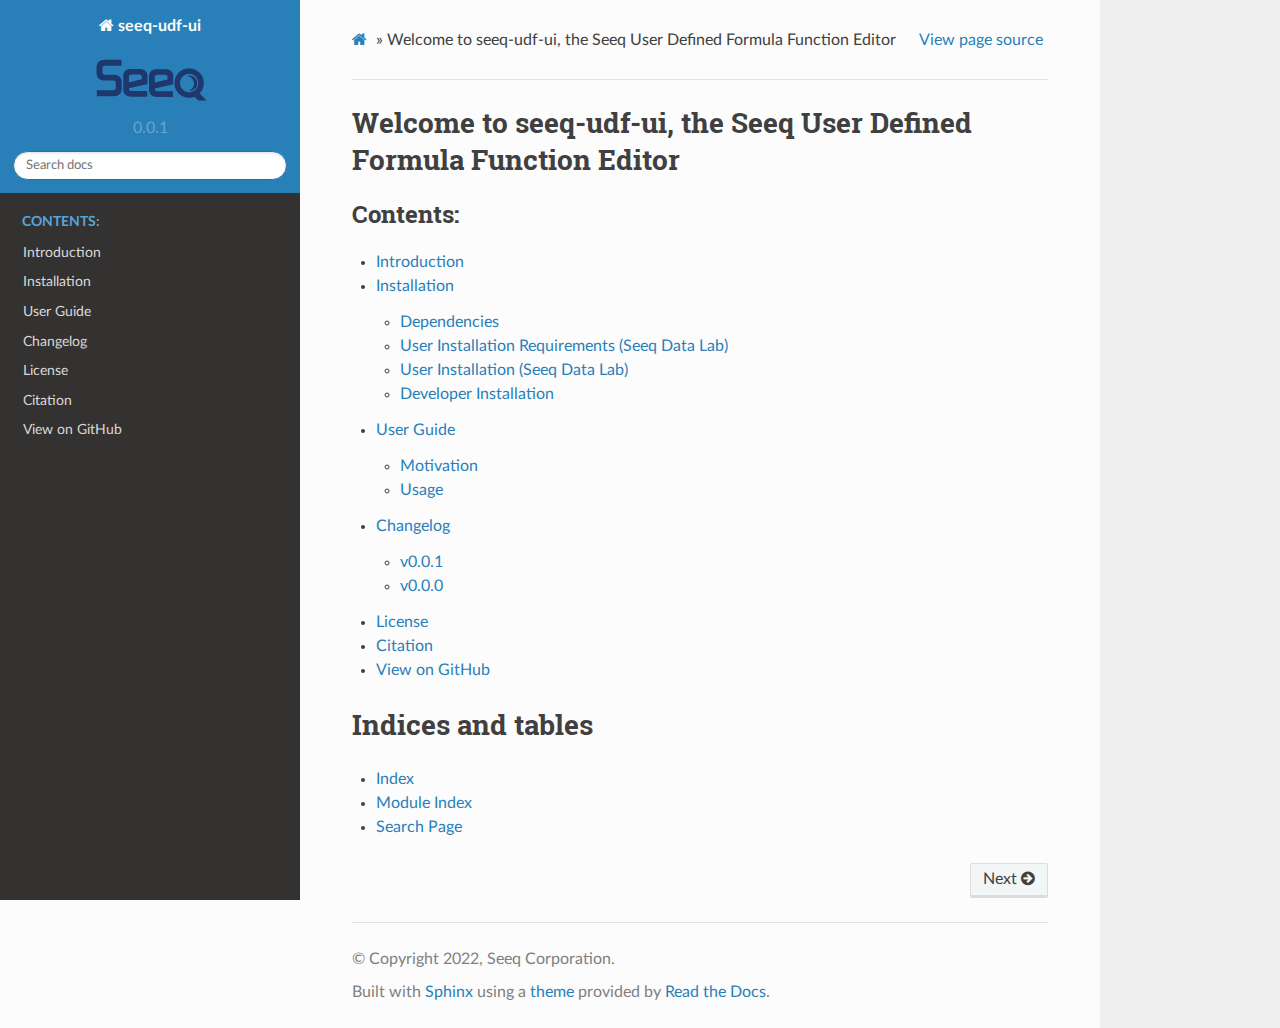
==== commit 5eed2447: "Updated a line in README.md to reflect the github link" ====
--- a/docs/index.html
+++ b/docs/index.html
@@ -4,7 +4,7 @@
   <meta charset="utf-8" /><meta name="generator" content="Docutils 0.17.1: http://docutils.sourceforge.net/" />
 
   <meta name="viewport" content="width=device-width, initial-scale=1.0" />
-  <title>Welcome to seeq-udf-ui, the Seeq User Defined Formula Function Editor &mdash; seeq-udf-ui 0.0.0 documentation</title>
+  <title>Welcome to seeq-udf-ui, the Seeq User Defined Formula Function Editor &mdash; seeq-udf-ui 0.0.1 documentation</title>
       <link rel="stylesheet" href="_static/pygments.css" type="text/css" />
       <link rel="stylesheet" href="_static/css/theme.css" type="text/css" />
     <link rel="shortcut icon" href="_static/seeq-favicon.ico"/>
@@ -31,7 +31,7 @@
             <img src="_static/Seeq_logo_darkBlue_sm.png" class="logo" alt="Logo"/>
           </a>
               <div class="version">
-                0.0.0
+                0.0.1
               </div>
 <div role="search">
   <form id="rtd-search-form" class="wy-form" action="search.html" method="get">
@@ -95,6 +95,7 @@
 </ul>
 </li>
 <li class="toctree-l1"><a class="reference internal" href="changelog.html">Changelog</a><ul>
+<li class="toctree-l2"><a class="reference internal" href="changelog.html#v0-0-1">v0.0.1</a></li>
 <li class="toctree-l2"><a class="reference internal" href="changelog.html#v0-0-0">v0.0.0</a></li>
 </ul>
 </li>
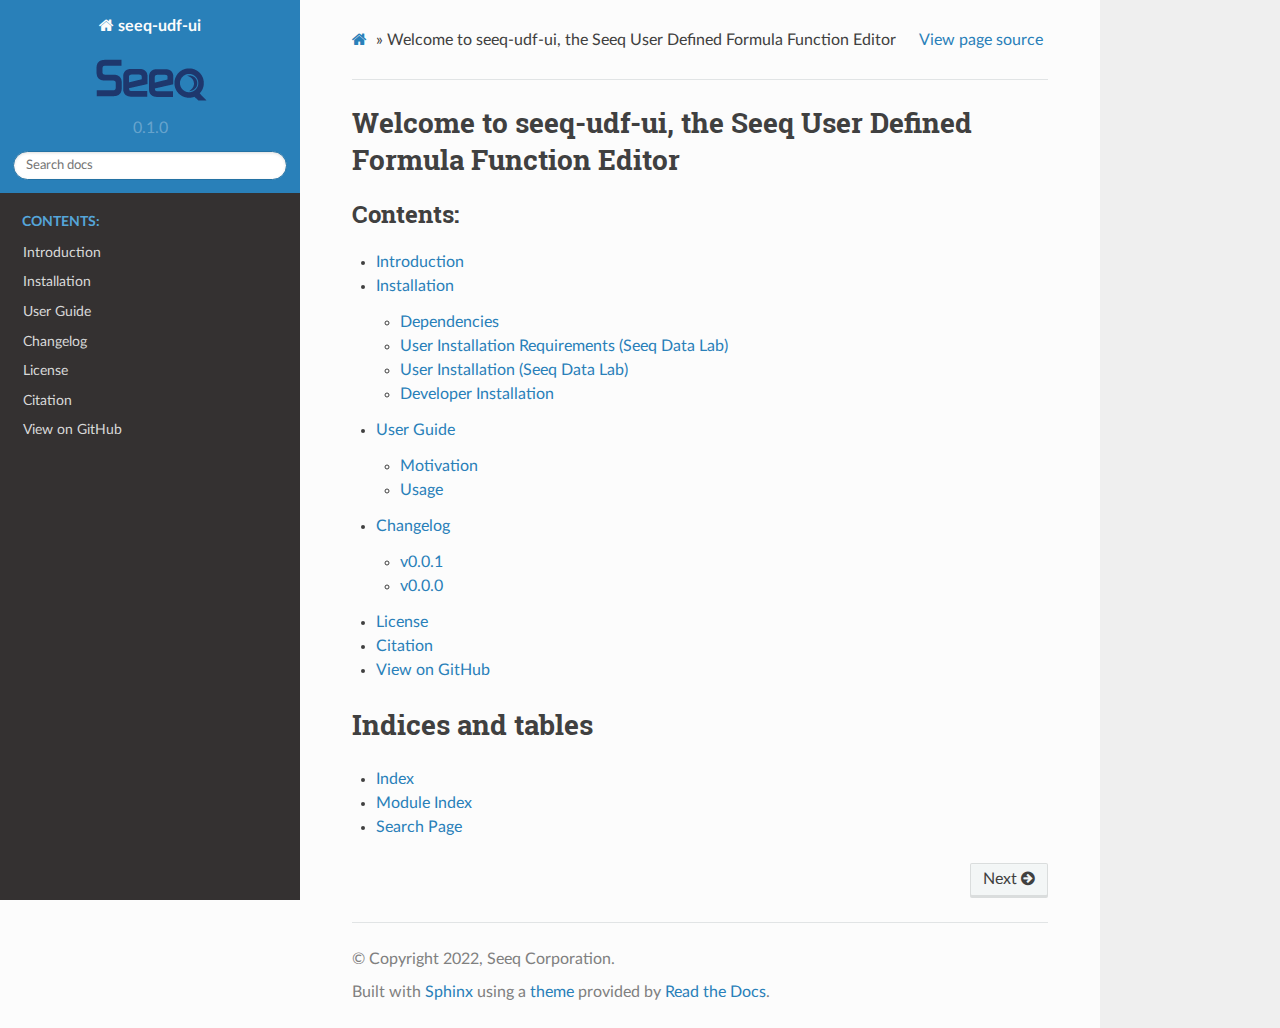
==== commit 88cdbeb9: "Added a test" ====
--- a/docs/index.html
+++ b/docs/index.html
@@ -4,7 +4,7 @@
   <meta charset="utf-8" /><meta name="generator" content="Docutils 0.17.1: http://docutils.sourceforge.net/" />
 
   <meta name="viewport" content="width=device-width, initial-scale=1.0" />
-  <title>Welcome to seeq-udf-ui, the Seeq User Defined Formula Function Editor &mdash; seeq-udf-ui 0.0.1 documentation</title>
+  <title>Welcome to seeq-udf-ui, the Seeq User Defined Formula Function Editor &mdash; seeq-udf-ui 0.1.0 documentation</title>
       <link rel="stylesheet" href="_static/pygments.css" type="text/css" />
       <link rel="stylesheet" href="_static/css/theme.css" type="text/css" />
     <link rel="shortcut icon" href="_static/seeq-favicon.ico"/>
@@ -31,7 +31,7 @@
             <img src="_static/Seeq_logo_darkBlue_sm.png" class="logo" alt="Logo"/>
           </a>
               <div class="version">
-                0.0.1
+                0.1.0
               </div>
 <div role="search">
   <form id="rtd-search-form" class="wy-form" action="search.html" method="get">
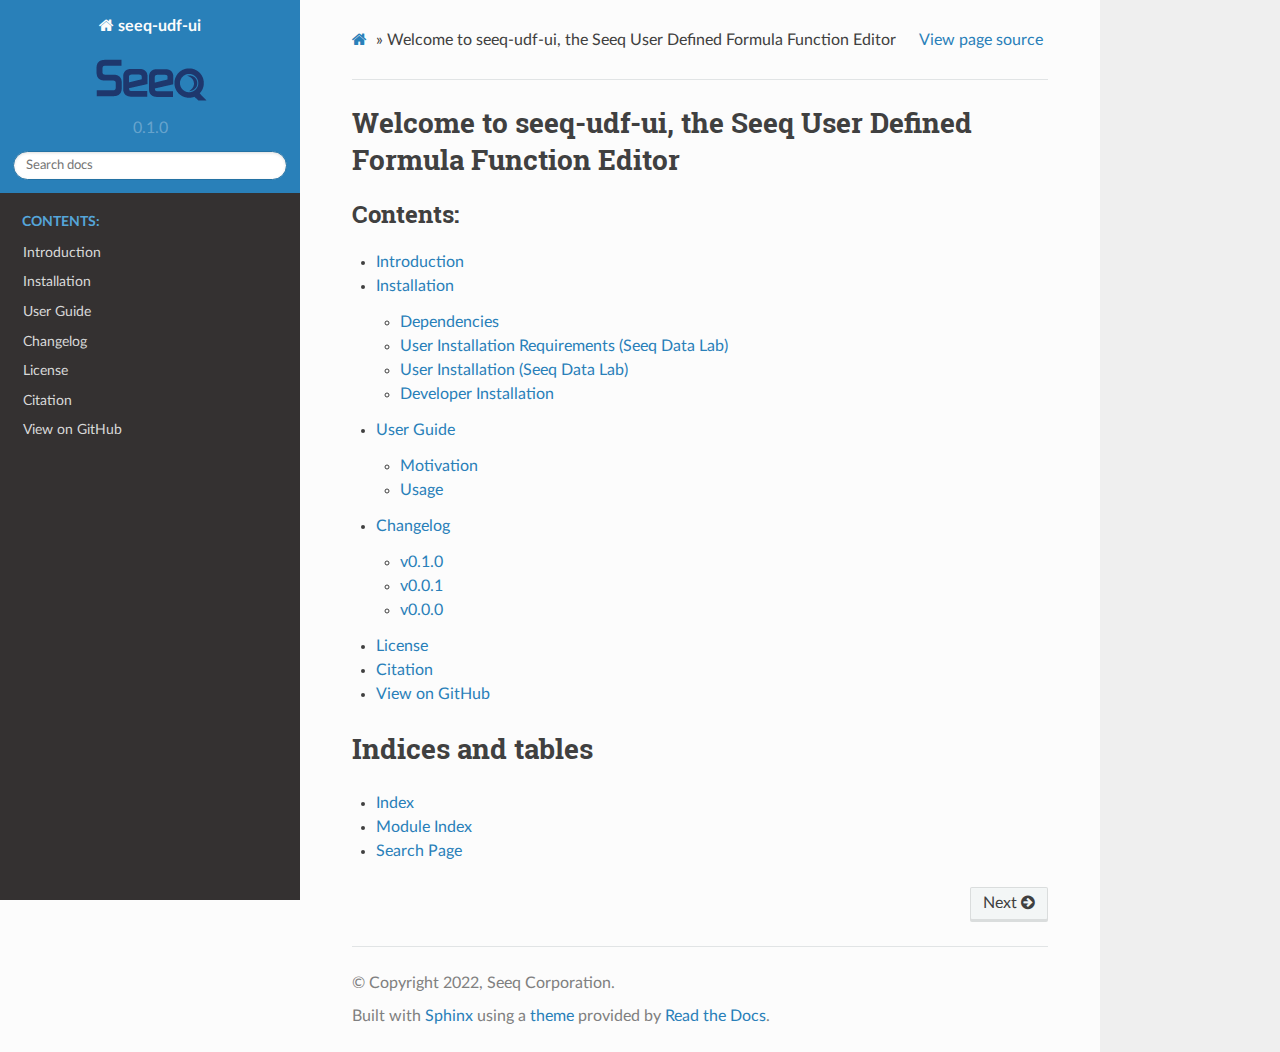
==== commit ce835a64: "Updated change log" ====
--- a/docs/index.html
+++ b/docs/index.html
@@ -95,6 +95,7 @@
 </ul>
 </li>
 <li class="toctree-l1"><a class="reference internal" href="changelog.html">Changelog</a><ul>
+<li class="toctree-l2"><a class="reference internal" href="changelog.html#v0-1-0">v0.1.0</a></li>
 <li class="toctree-l2"><a class="reference internal" href="changelog.html#v0-0-1">v0.0.1</a></li>
 <li class="toctree-l2"><a class="reference internal" href="changelog.html#v0-0-0">v0.0.0</a></li>
 </ul>
